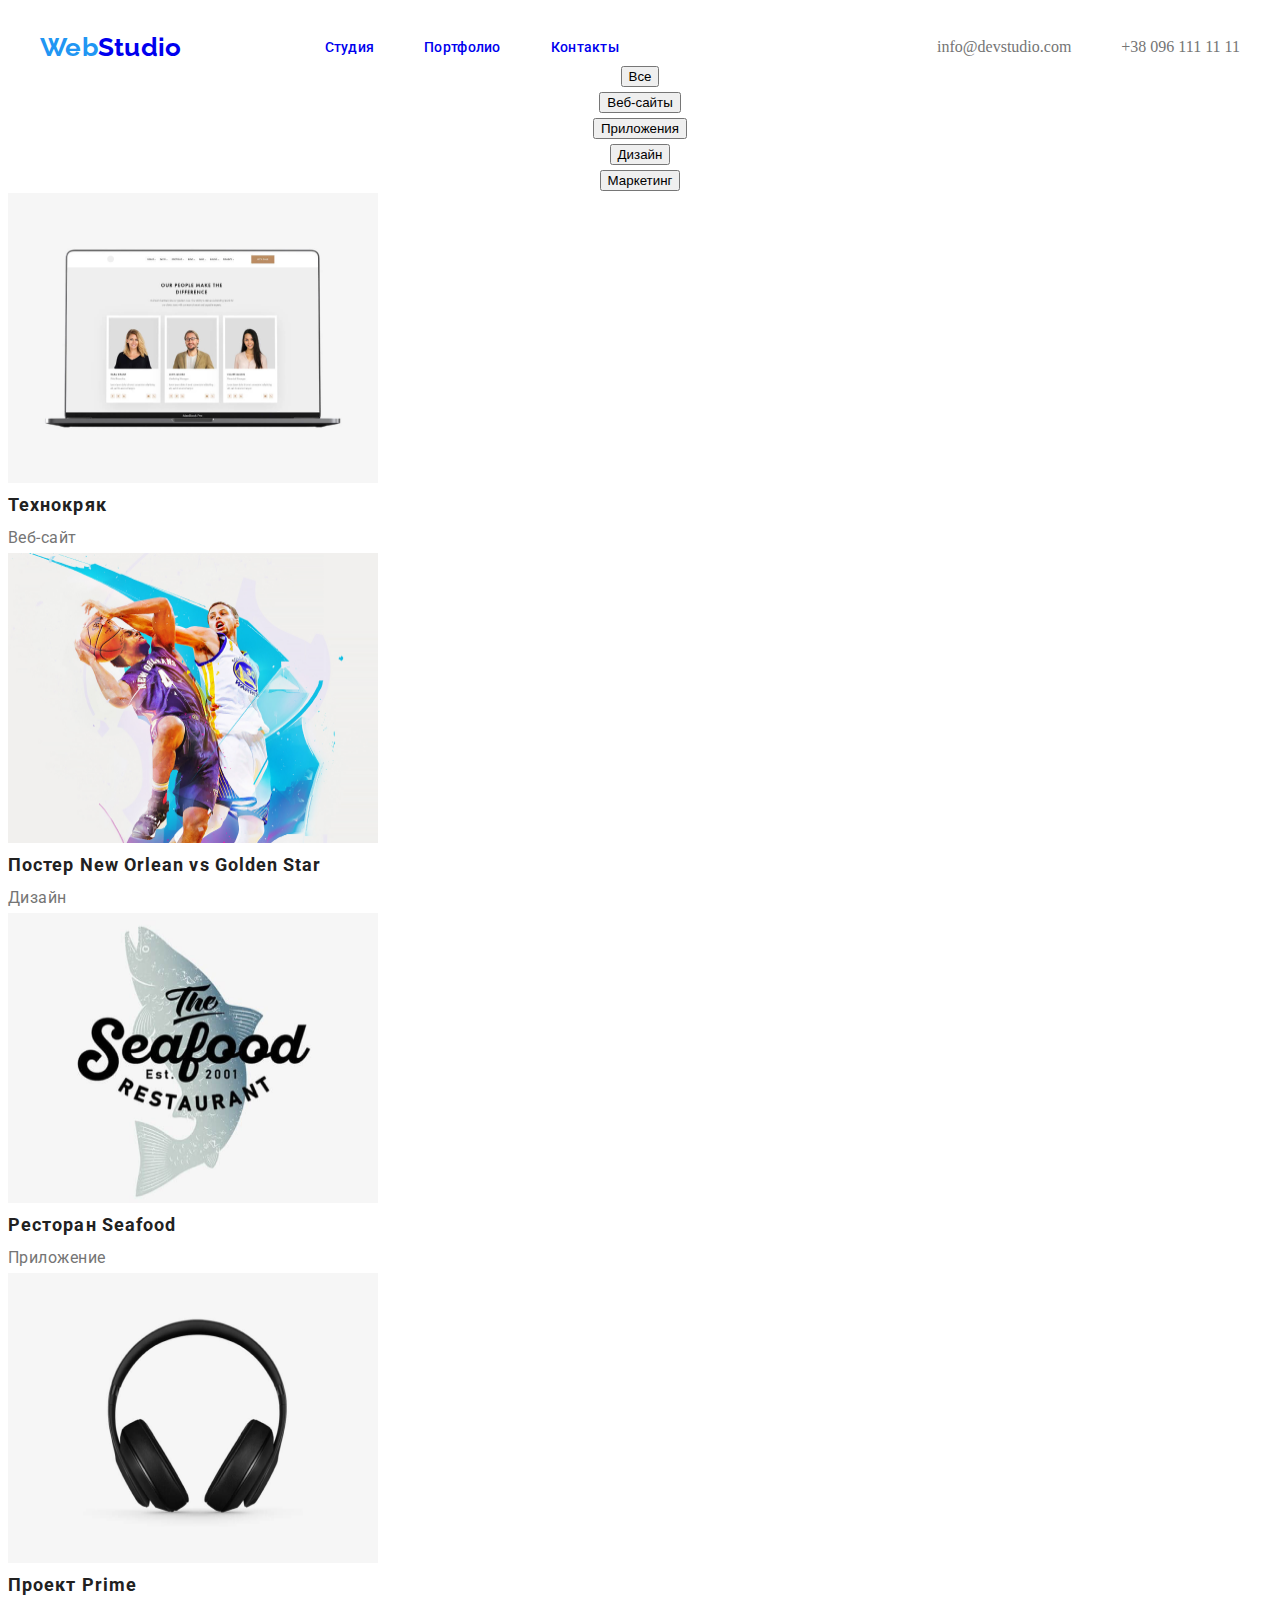
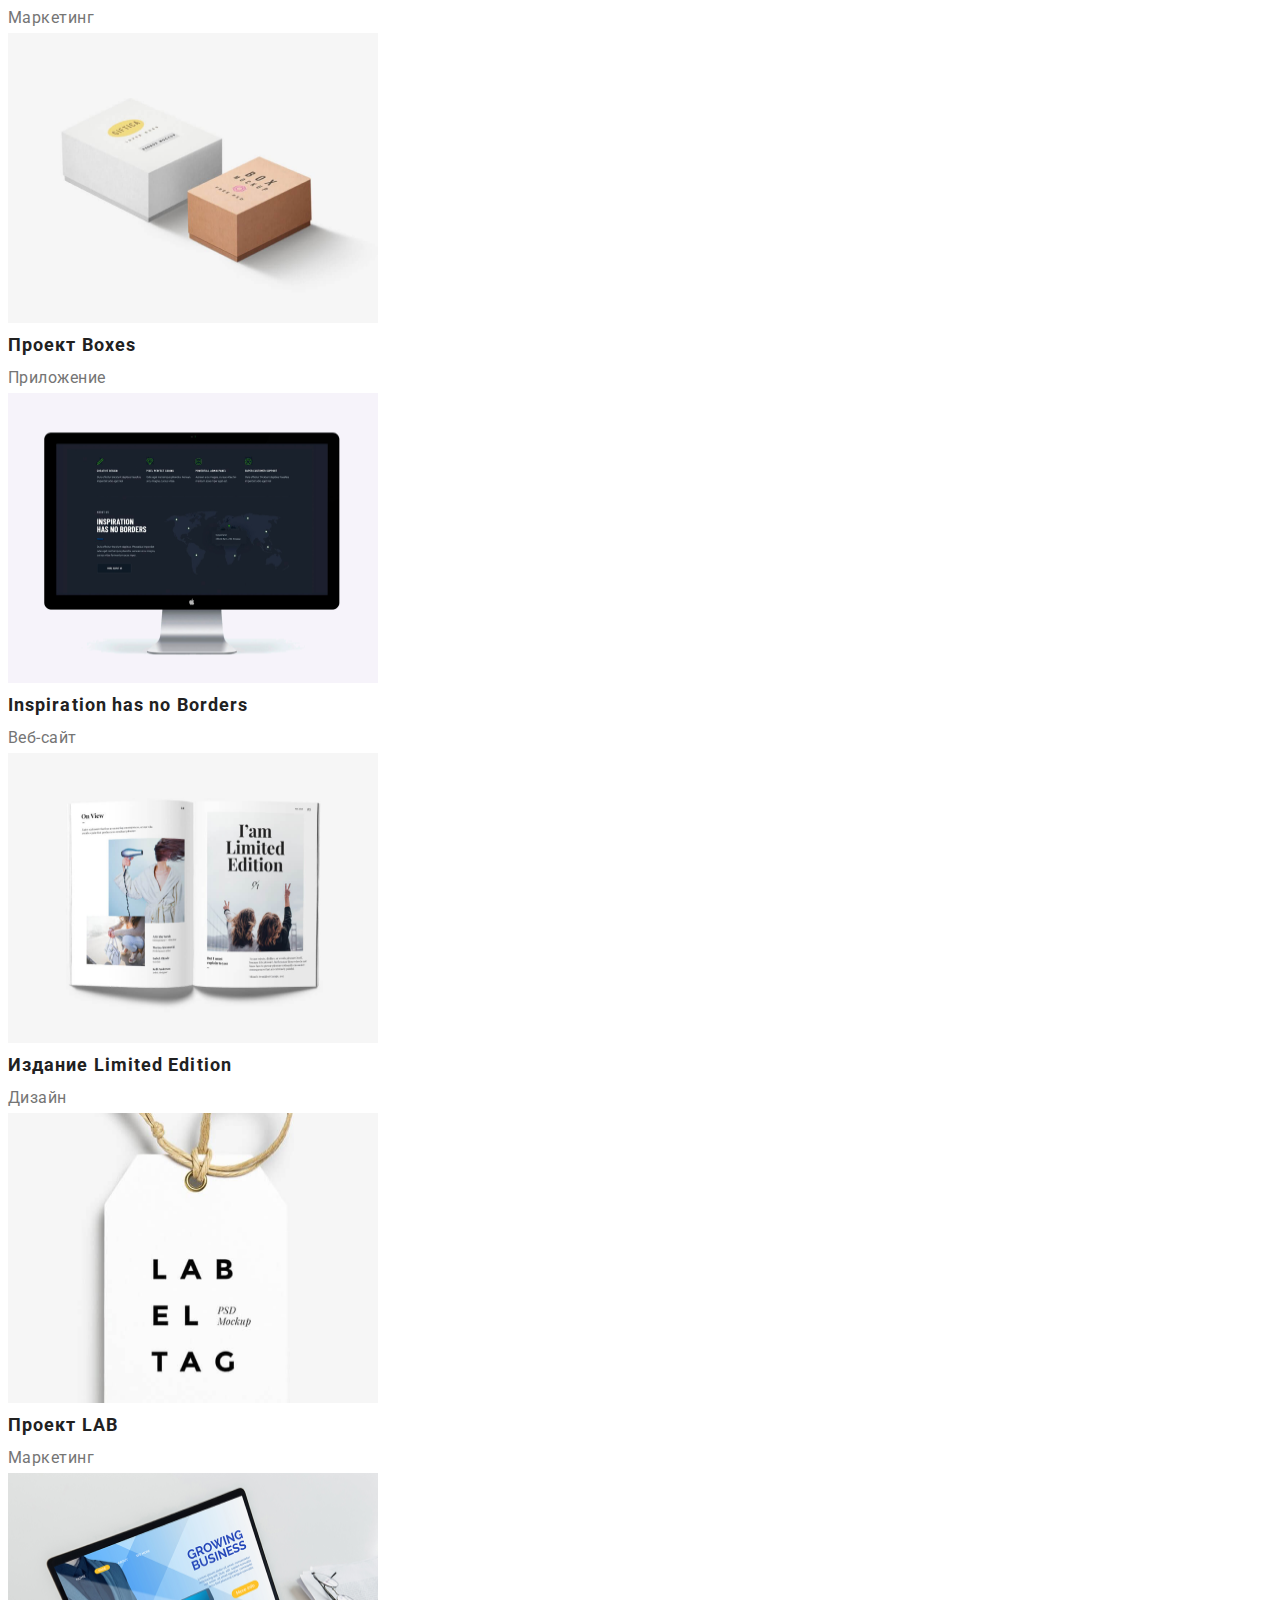
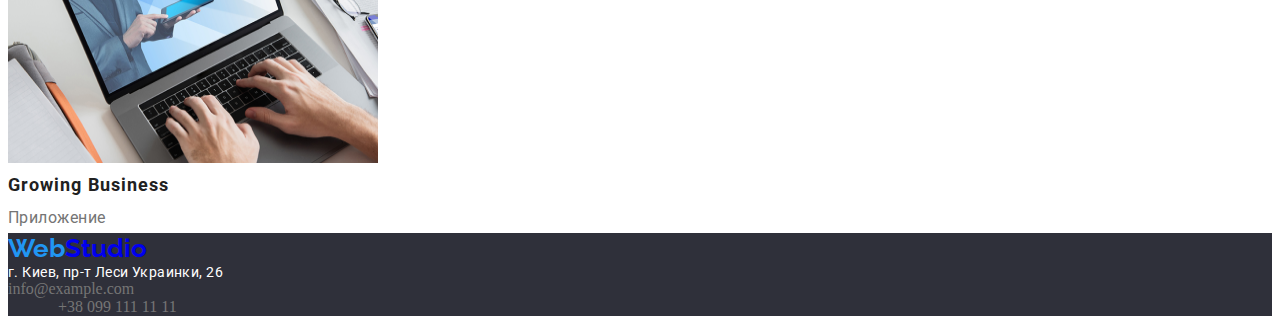
==== portfolio.html @ efccaef2 "Создает страницу студия" ====
<!DOCTYPE html>
<html lang="ru">
<head>
    <meta charset="UTF-8">
    <meta name="viewport" content="width=device-width, initial-scale=1.0">
    <title>Портфолио</title>
    <link <link href="https://fonts.googleapis.com/css2?family=Raleway:wght@700&family=Roboto:wght@400;500;700;900&display=swap" rel="stylesheet">
    <link rel="stylesheet" href="./style.css">
</head>
<body>
    <header class="header">
        <div class="container">
                <nav class="nav">
                    <div class="container-nav-list">
                        <a class="logo" lang="en" href="#">
                        <span class="logo-first">Web</span><span class="logo-second">Studio</span>
                        </a>
                        
                            <ul class="nav-list">

                                <li class="nav-list"><a class="nav-list-studio" href="index.html">Студия</a></li>
                                <li class="nav-list"><a class="nav-list-portfolio" href="portfolio.html">Портфолио</a></li>
                                <li class="nav-list"><a class="nav-list-contacts" href="#">Контакты</a></li>
                                
                            </ul>
                    </div>
                </nav>
                <ul class="container-contacts">
                    <li class="contacts"><a class="mail" href="mailto:info@devstudio.com">info@devstudio.com</a></li>
                    <li class="contacts"><a class="tel" href="tel:+380961111111">+38 096 111 11 11</a></li>
                </ul>
            
                            
        </div>                    
    </header>
    <main>
        <section class="btn-list">
            <ul class="btn-list">
               <li><button class="btn-item" type="button">Все</button></li>
               <li><button class="btn-item" type="button">Веб-сайты</button></li>
               <li><button class="btn-item" type="button">Приложения</button></li>
               <li><button class="btn-item" type="button">Дизайн</button></li>
               <li><button class="btn-item" type="button">Маркетинг</button></li>
            </ul>
        </section>
        <section class="examples">
            <ul class="examples-list">
                <li class="examples-item"><img src="Images/portfolio/img.png" alt="Ноутбук с примером работы" width="370" height="290">
                    <h2 class="examples-title">Технокряк</h2><p class="example-description">Веб-сайт</p>
                </li>
                <li class="examples-item"><img src="Images/portfolio/img-1.png" alt="Баскетбол" width="370" height="290">
                    <h2 class="examples-title">Постер <span lang="en"> New Orlean vs Golden Star</span></h2><p class="example-description">Дизайн</p>
                </li>
                <li class="examples-item"><img src="Images/portfolio/img-2.png" alt="ЛОго ресторана" width="370" height="290">
                    <h2 class="examples-title">Ресторан <span lang="en">Seafood</span></h2><p class="example-description">Приложение</p>
                </li>
                <li class="examples-item"><img src="Images/portfolio/img-3.png" alt="Наушники" width="370" height="290">
                    <h2 class="examples-title">Проект <span lang="en">Prime</span></h2><p class="example-description">Маркетинг</p>
                </li>
                <li class="examples-item"><img src="Images/portfolio/img-4.png" alt="Две коробки" width="370" height="290">
                    <h2 class="examples-title">Проект <span lang="en">Boxes</span></h2><p class="example-description">Приложение</p>
                </li>
                <li class="examples-item"><img src="Images/portfolio/img-5.png" alt="Монитор" width="370" height="290">
                    <h2 class="examples-title" lang="en">Inspiration has no Borders</h2><p class="example-description">Веб-сайт</p>
                </li>
                <li class="examples-item"><img src="Images/portfolio/img-6.png" alt="Книга" width="370" height="290">
                    <h2 class="examples-title">Издание <span lang="en">Limited Edition</span></h2><p class="example-description">Дизайн</p>
                </li>
                <li class="examples-item"><img src="Images/portfolio/img-7.png" alt="Этикетка" width="370" height="290">
                    <h2 class="examples-title">Проект <span lang="en">LAB</span></h2><p class="example-description">Маркетинг</p>
                </li>
                <li class="examples-item"><img src="Images/portfolio/img-8.png" alt="Ноутбук" width="370" height="290">
                    <h2 class="examples-title" lang="en">Growing Business</h2><p class="example-description">Приложение</p>
                </li>
            </ul>
        </section>
    </main>
    <footer class="footer">
        <a class="logo" lang="en" href="#"> 
            <span class="logo-first">Web</span><span class="logo-second">Studio</span>
        </a>
        <address class="adress">
            <p class="adress-gorod">г. Киев, пр-т Леси Украинки, 26</p>
            <ul class="contacts">
                <li><a class="mail" href="mailto:info@example.com">info@example.com</a></li>
                <li><a class="tel" href="tel:+380991111111">+38 099 111 11 11</a></li>
            </ul>
        </address>
    </footer>   
</body>
</html>
---- style.css ----
:root{
    --accent-color:#2196F3;
    --roboto-font: Roboto, sans-serif;
    --raleway-font: Raleway, sans-serif;
    --titles-color: #212121;
    --items-color: #757575;

}

h1,
h2,
h3,
h4,
h5,
h6{
    margin: 0;
}

ul,
ol{
    margin: 0;
    padding: 0;
}
p{
    margin: 0;
}

/*------------HEADER--------------*/ 
.logo{
font-family: var(--raleway-font);
font-weight: 700;
font-size: 26px;
line-height: 1.192;
text-decoration: none;    
}
.logo-first{
color: #2196F3;

}
.header>.logo-second{
color: #000000;
}

.header .logo{
    margin-right: 93px;
}
.nav-list:not(:first-child){
  margin-left: 50px;  
}


.tel{
    margin-left: 50px;
}

.container{
    width: 1200px;
    padding: 0 15px;
    margin: 0 auto;
   /* display: flex;
    align-items: center;
    justify-content: space-between;*/
}
.header>.container{
    display: flex;
    align-items: center;
    justify-content: space-between;
    padding-top: 24px;
}
.container-nav-list{
    display: flex;
    align-items: center;
}
.nav-list{
    display: flex;
    align-items: center;
}
.container-contacts{
    display: flex;
    align-items: center;
    
}






.nav{
font-family: var(--roboto-font);
font-style: normal;
font-weight: 500;
font-size: 14px;
line-height: 1.143;
letter-spacing: 0.02em;
           
}
.nav-list{
    color: var(--titles-color);
}
.nav-list, .contacts, .advantages-list, .we_made_job-list, .our-team-list, .btn-list, .examples-list {
list-style: none;

}
.nav-list-studio, .nav-list-portfolio, .nav-list-contacts{
    text-decoration: none;
    
}
.nav-list-studio:hover, .nav-list-studio:focus, 
.nav-list-portfolio:hover, .nav-list-portfolio:focus, 
.nav-list-contacts:hover, .nav-list-contacts:focus {
    color: var(--accent-color);
}
.mail, .tel {
    text-decoration: none;
    color: var(--items-color);
    font-style: normal;
}
.mail:hover, .mail:focus, .tel:hover, .tel:focus{
    color:var(--accent-color);
}

}
/*-------------END HEADER----------------*/

/*-------------HERO----------------*/

.container-hero{
   display: flex;
   flex-direction: column;
   align-items: baseline;
}

.hero-title{
font-family: var(--roboto-font);
font-weight: 900;
font-size: 44px;
line-height: 1,364;
text-align: center;
letter-spacing: 0.06em;
text-transform: uppercase;
margin: auto;
/*color: #FFFFFF;*/
}


.hero-btn{
font-family: var(--roboto-font);
font-style: normal;
font-weight: bold;
font-size: 16px;
line-height: 1.875;
/* identical to box height, or 187% */

/*color: #FFFFFF;*/
.hero-btn-name{
font-family: var(--roboto-font);
font-style: normal;
font-weight: bold;
font-size: 16px;
line-height: 1.875;
/* identical to box height, or 187% */

display: flex;
align-items: center;
text-align: center;
letter-spacing: 0.06em;

color: #FFFFFF;
}
}
/*--------------END HERO--------------*/

/*--------------ADVANTAGES-------------*/
.advantages-title{
    
    font-family: var(--roboto-font);
    font-style: normal;
    font-weight: bold;
    font-size: 14px;
    line-height:1.143;
    letter-spacing: 0.03em;
    text-transform: uppercase;
    color: var(--titles-color);
}
.advantages-discription{
font-family: var(--roboto-font);
font-style: normal;
font-weight: normal;
font-size: 14px;
line-height: 1.714;
/* or 171% */
letter-spacing: 0.03em;
color: var(--items-color);
max-width: 270px;
margin-top: 10px;
}

.container-advantages-list{
    display: flex;
    align-items: center;
    margin-top: 94px;
    justify-content: space-between;

}


.container-advantages-list:not(:last-child){
    margin-right: 30px;
}

/*---------------END AVANTAGES--------------*/

/*---------------WE MADE--------------------*/


.we_made-title, .our_team-tilte, .constant-clients{
font-family: var(--roboto-font);
font-weight: 700;
font-size: 36px;
line-height: 1.167;
text-align: center;
letter-spacing: 0.03em;
color: var(--titles-color);
}

.container-we_made{
    margin-top: 94px;
}
.we_made_job-list{
    display: flex;
    justify-content: space-between;
    margin-top: 50px;
}
.we_made_job-list:not(:last-child){
    margin-right: 30px;
}
/*----------------END WE MADE----------------*/

/*---------------OUR TEAM--------------------*/
.name{
    padding-top: 30px;

}
.position{
    margin-top: 10px;
}

.our_team-item-title{
    font-family: var(--roboto-font);
    font-style: normal;
    font-weight: 500;
    font-size: 16px;
    line-height: 1.188;
    text-align: center;
    letter-spacing: 0.03em;
    color: var(--titles-color);
    
}
.our_team-item-position{
    font-family: var(--roboto-font);
font-style: normal;
font-weight: normal;
font-size: 16px;
line-height: 1.188;
text-align: center;
letter-spacing: 0.03em;
color: var(--items-color);
margin-bottom: 10px;
}

.container-our_team{
    margin-top: 94px;
    padding-top: 94px;
}
.our-team-list{
    display: flex;
    justify-content: space-between;
    margin-top: 50px;
    padding-bottom: 30px;
}
.our-team-list:not(:last-child){
    margin-right: 30px;

}
/*-----------------END OUR TEAM---------------*/

/*-----------------FOOTER---------------------*/

.footer{
    background-color: #2F303A;
}
.footer>.logo-second{
    color: #ffffff;
}

.adress-gorod{
    font-family: var(--roboto-font);
font-style: normal;
font-weight: normal;
font-size: 14px;
line-height: 24px1.714;
letter-spacing: 0.03em;
color: #FFFFFF;
}
/*------------------END FOOTER-----------------*/

/*------------------PORTFOLIO------------------*/

.btn-list{
font-family: var(--roboto-font);
font-style: normal;
font-weight: 500;
font-size: 16px;
line-height: 1.625;
text-align: center;
letter-spacing: 0.03em;
color: var(--titles-color);
}


.examples-title{
    font-family: var(--roboto-font);
font-style: normal;
font-weight: bold;
font-size: 18px;
line-height: 2;
letter-spacing: 0.06em;
color: var(--titles-color);
}
.example-description{
font-family: var(--roboto-font);
font-style: normal;
font-weight: normal;
font-size: 16px;
line-height: 1.875;
letter-spacing: 0.03em;
color: var(--items-color);
}

.btn-item:hover, .btn-item:focus{
    background-color: var(--accent-color); 
    color: #ffffff;
}
/*--------------END PORTFOLIO-----------*/
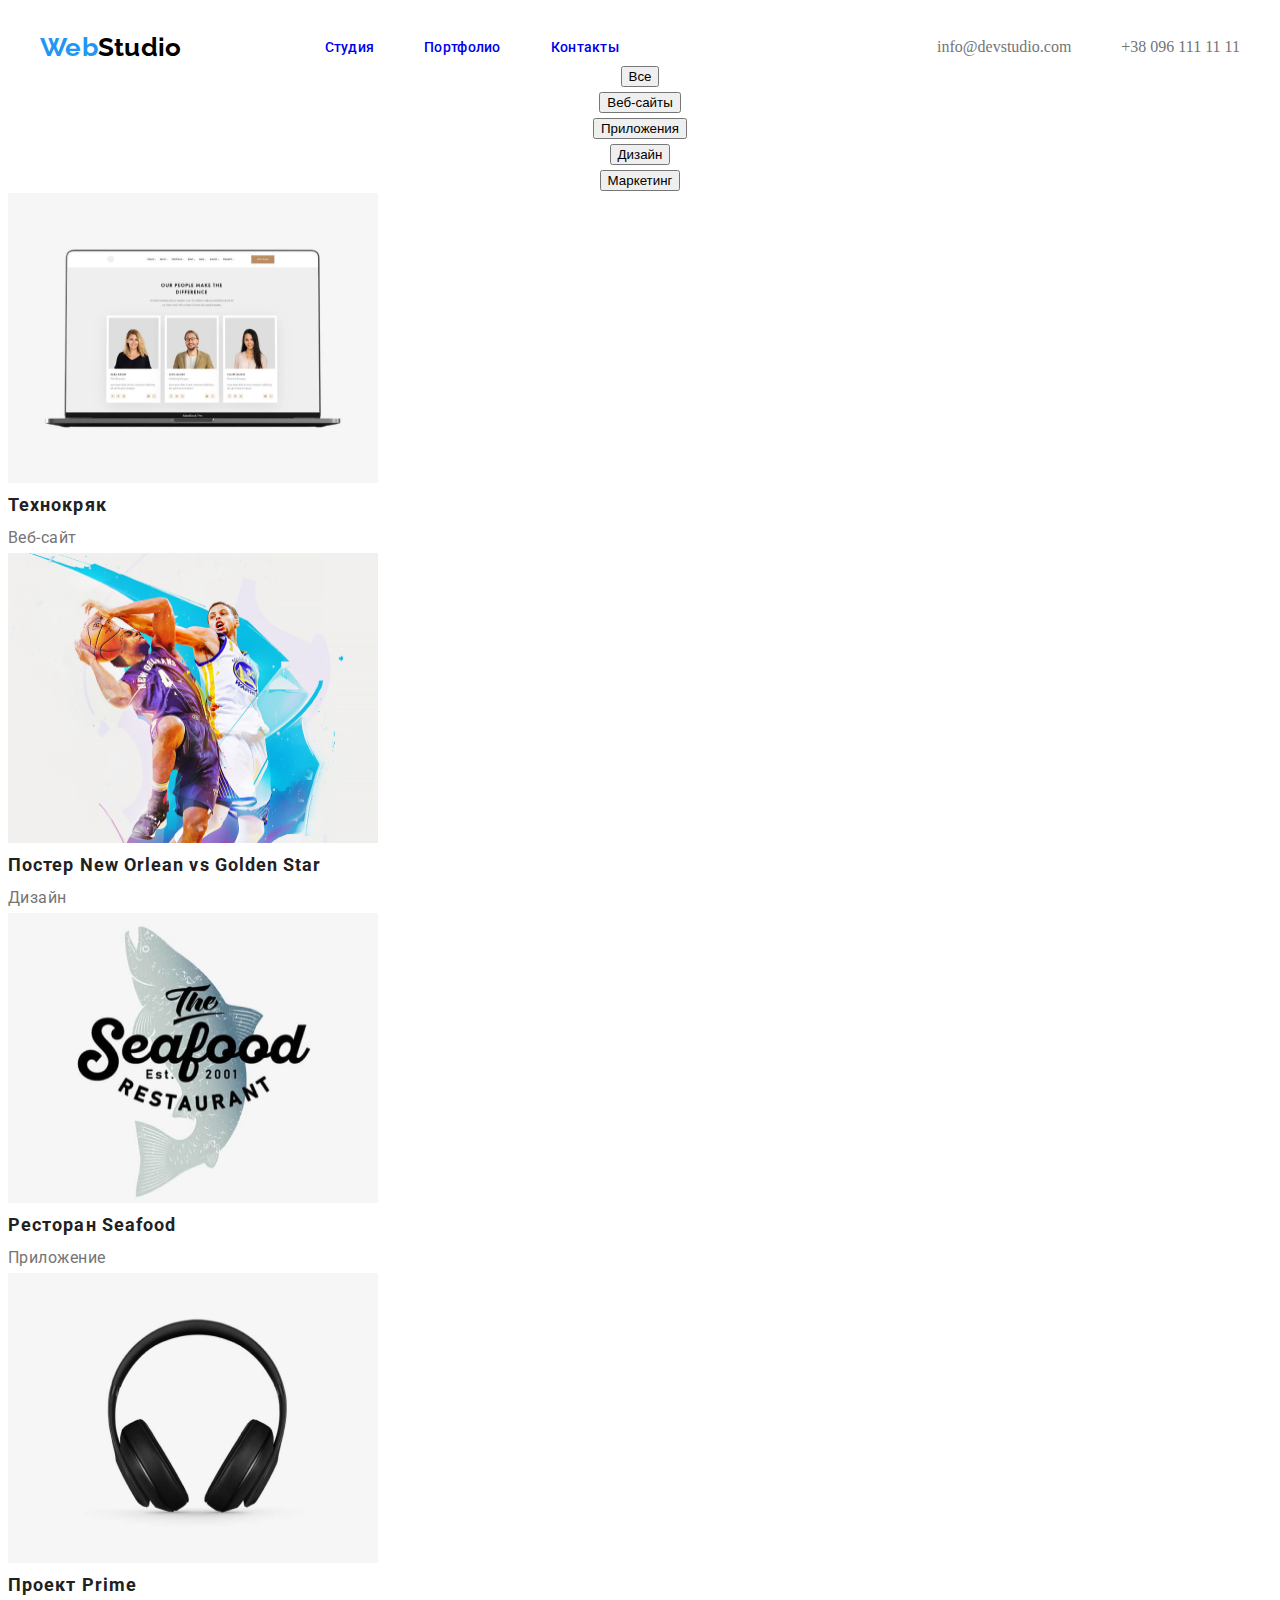
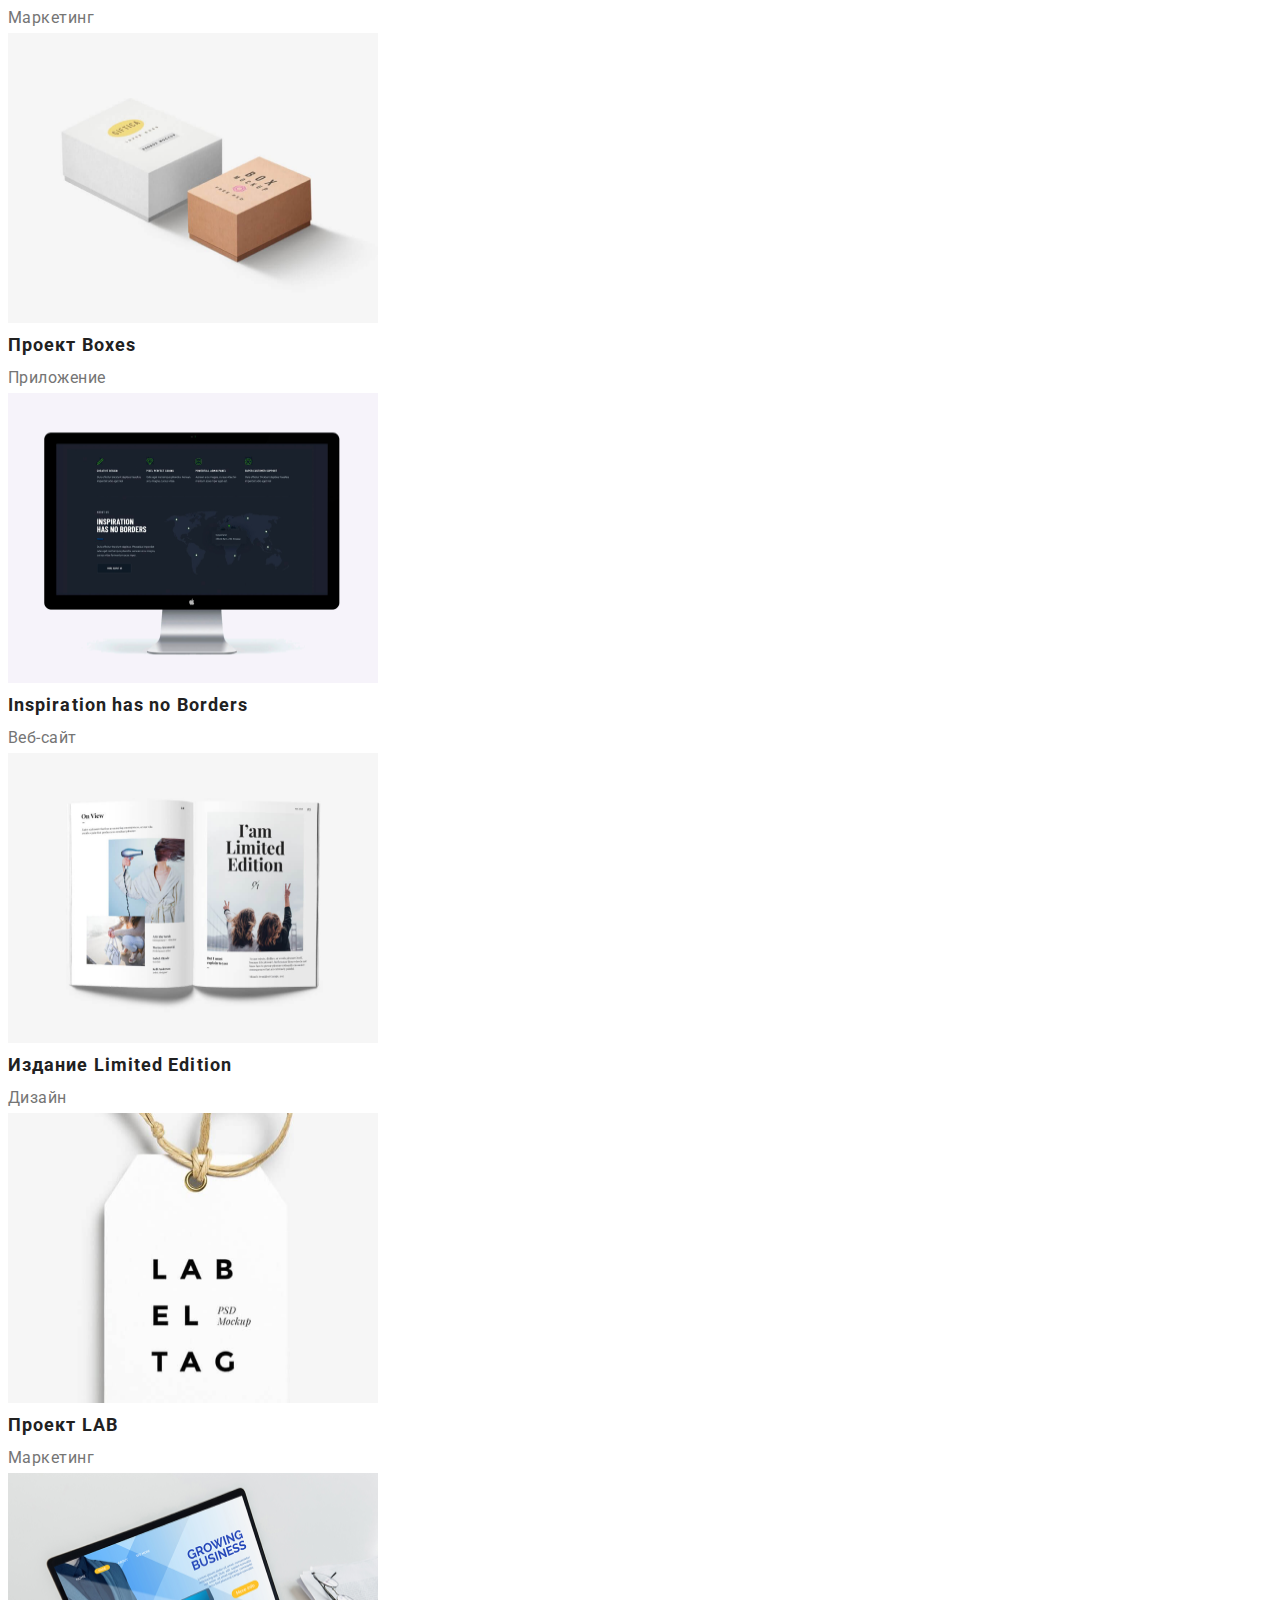
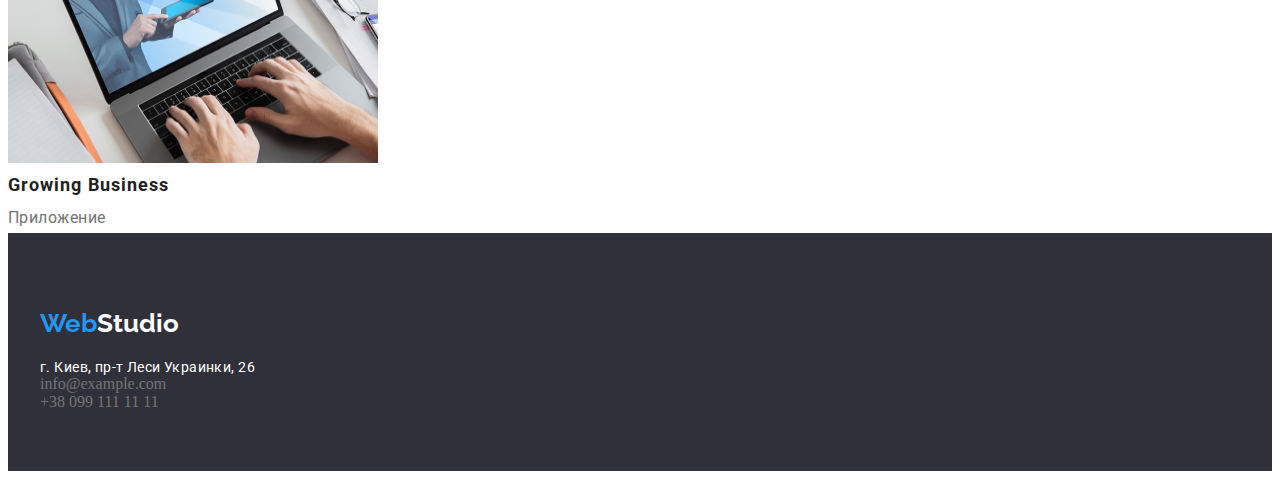
==== commit 2d6f2fdf: "Добавляет футер" ====
--- a/portfolio.html
+++ b/portfolio.html
@@ -27,7 +27,7 @@
                 </nav>
                 <ul class="container-contacts">
                     <li class="contacts"><a class="mail" href="mailto:info@devstudio.com">info@devstudio.com</a></li>
-                    <li class="contacts"><a class="tel" href="tel:+380961111111">+38 096 111 11 11</a></li>
+                    <li class="contacts"><a class="tel tel-head" href="tel:+380961111111">+38 096 111 11 11</a></li>
                 </ul>
             
                             
@@ -76,16 +76,21 @@
         </section>
     </main>
     <footer class="footer">
-        <a class="logo" lang="en" href="#"> 
-            <span class="logo-first">Web</span><span class="logo-second">Studio</span>
-        </a>
-        <address class="adress">
-            <p class="adress-gorod">г. Киев, пр-т Леси Украинки, 26</p>
-            <ul class="contacts">
-                <li><a class="mail" href="mailto:info@example.com">info@example.com</a></li>
-                <li><a class="tel" href="tel:+380991111111">+38 099 111 11 11</a></li>
-            </ul>
-        </address>
-    </footer>   
+        <div class="container">
+            <div class="container-logo">
+                <a class="logo" lang="en" href="#"> 
+                    <span class="logo-first">Web</span><span class="logo-foot">Studio</span></a> 
+            </div>
+            <address class="adress">
+                <div class="container-adress">
+                    <p class="adress-gorod">г. Киев, пр-т Леси Украинки, 26</p>
+                    <ul class="contacts">
+                        <li><a class="mail" href="mailto:info@example.com">info@example.com</a></li>
+                        <li><a class="tel" href="tel:+380991111111">+38 099 111 11 11</a></li>
+                    </ul>
+                </div>
+            </address>
+        </div>
+    </footer>    
 </body>
 </html>--- a/style.css
+++ b/style.css
@@ -37,7 +37,7 @@
 color: #2196F3;
 
 }
-.header>.logo-second{
+.logo-second{
 color: #000000;
 }
 
@@ -49,7 +49,7 @@
 }
 
 
-.tel{
+.tel-head{
     margin-left: 50px;
 }
 
@@ -126,9 +126,9 @@
 /*-------------HERO----------------*/
 
 .container-hero{
-   display: flex;
-   flex-direction: column;
-   align-items: baseline;
+    text-align: center;
+
+    padding-top: 200px;
 }
 
 .hero-title{
@@ -136,39 +136,42 @@
 font-weight: 900;
 font-size: 44px;
 line-height: 1,364;
-text-align: center;
 letter-spacing: 0.06em;
 text-transform: uppercase;
-margin: auto;
+text-align: center;
+margin-bottom: 30px;
 /*color: #FFFFFF;*/
 }
 
 
 .hero-btn{
+font-family: var(--roboto-font);
+font-style: normal;
+font-weight: bold;
+font-size: 16px;
+line-height: 1.875;
+text-align: center;
+min-width: 200px;
+background-color: var(--accent-color);
+
+/* identical to box height, or 187% */
+
+color: #FFFFFF;
+}
+
+.hero-btn-name{
 font-family: var(--roboto-font);
 font-style: normal;
 font-weight: bold;
 font-size: 16px;
 line-height: 1.875;
 /* identical to box height, or 187% */
-
-/*color: #FFFFFF;*/
-.hero-btn-name{
-font-family: var(--roboto-font);
-font-style: normal;
-font-weight: bold;
-font-size: 16px;
-line-height: 1.875;
-/* identical to box height, or 187% */
-
-display: flex;
-align-items: center;
-text-align: center;
-letter-spacing: 0.06em;
-
-color: #FFFFFF;
-}
-}
+}
+
+.container-hero-btn{
+    text-align: center;
+}
+
 /*--------------END HERO--------------*/
 
 /*--------------ADVANTAGES-------------*/
@@ -289,9 +292,18 @@
 
 .footer{
     background-color: #2F303A;
-}
-.footer>.logo-second{
-    color: #ffffff;
+    padding-top: 75px;
+    padding-bottom: 60px;
+}
+.logo-foot{
+    color: #ffffff;    
+}
+
+.container-logo{
+margin-bottom: 20px;
+}
+.container-address{
+    text-align: left;
 }
 
 .adress-gorod{
@@ -303,6 +315,9 @@
 letter-spacing: 0.03em;
 color: #FFFFFF;
 }
+
+
+
 /*------------------END FOOTER-----------------*/
 
 /*------------------PORTFOLIO------------------*/
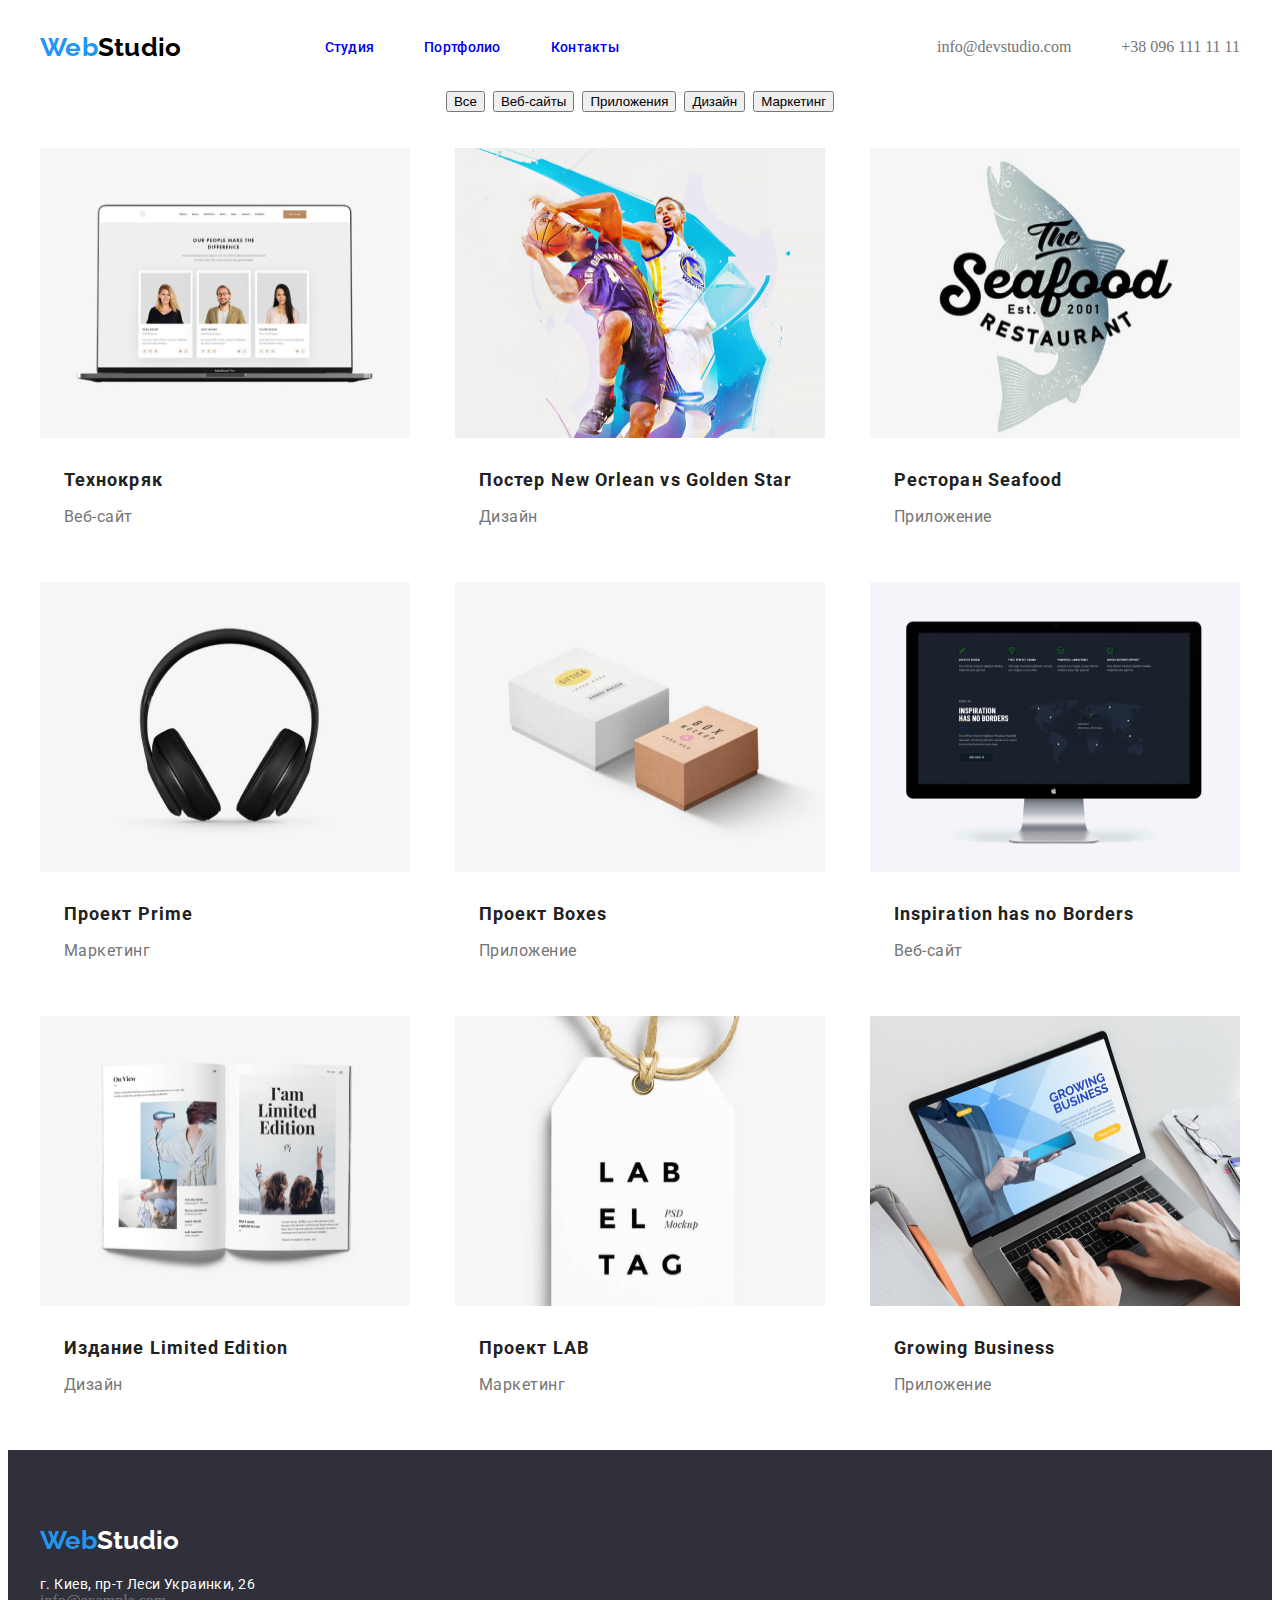
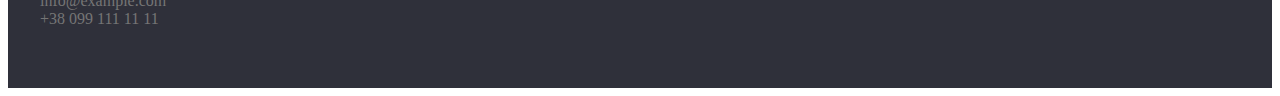
==== commit 70ecf064: "Позиционирует портфолио" ====
--- a/portfolio.html
+++ b/portfolio.html
@@ -34,44 +34,54 @@
         </div>                    
     </header>
     <main>
-        <section class="btn-list">
+        <section class="btn-list container">
             <ul class="btn-list">
-               <li><button class="btn-item" type="button">Все</button></li>
-               <li><button class="btn-item" type="button">Веб-сайты</button></li>
-               <li><button class="btn-item" type="button">Приложения</button></li>
-               <li><button class="btn-item" type="button">Дизайн</button></li>
-               <li><button class="btn-item" type="button">Маркетинг</button></li>
+                <div class="container-btn-list">
+                    <li class="btn-sheet"><button class="btn-item" type="button">Все</button></li>
+                    <li class="btn-sheet"><button class="btn-item" type="button">Веб-сайты</button></li>
+                    <li class="btn-sheet"><button class="btn-item" type="button">Приложения</button></li>
+                    <li class="btn-sheet"><button class="btn-item" type="button">Дизайн</button></li>
+                    <li class="btn-sheet"><button class="btn-item" type="button">Маркетинг</button></li>
+                </div>
             </ul>
         </section>
         <section class="examples">
             <ul class="examples-list">
-                <li class="examples-item"><img src="Images/portfolio/img.png" alt="Ноутбук с примером работы" width="370" height="290">
-                    <h2 class="examples-title">Технокряк</h2><p class="example-description">Веб-сайт</p>
-                </li>
-                <li class="examples-item"><img src="Images/portfolio/img-1.png" alt="Баскетбол" width="370" height="290">
-                    <h2 class="examples-title">Постер <span lang="en"> New Orlean vs Golden Star</span></h2><p class="example-description">Дизайн</p>
-                </li>
-                <li class="examples-item"><img src="Images/portfolio/img-2.png" alt="ЛОго ресторана" width="370" height="290">
-                    <h2 class="examples-title">Ресторан <span lang="en">Seafood</span></h2><p class="example-description">Приложение</p>
-                </li>
-                <li class="examples-item"><img src="Images/portfolio/img-3.png" alt="Наушники" width="370" height="290">
-                    <h2 class="examples-title">Проект <span lang="en">Prime</span></h2><p class="example-description">Маркетинг</p>
-                </li>
-                <li class="examples-item"><img src="Images/portfolio/img-4.png" alt="Две коробки" width="370" height="290">
-                    <h2 class="examples-title">Проект <span lang="en">Boxes</span></h2><p class="example-description">Приложение</p>
-                </li>
-                <li class="examples-item"><img src="Images/portfolio/img-5.png" alt="Монитор" width="370" height="290">
-                    <h2 class="examples-title" lang="en">Inspiration has no Borders</h2><p class="example-description">Веб-сайт</p>
-                </li>
-                <li class="examples-item"><img src="Images/portfolio/img-6.png" alt="Книга" width="370" height="290">
-                    <h2 class="examples-title">Издание <span lang="en">Limited Edition</span></h2><p class="example-description">Дизайн</p>
-                </li>
-                <li class="examples-item"><img src="Images/portfolio/img-7.png" alt="Этикетка" width="370" height="290">
-                    <h2 class="examples-title">Проект <span lang="en">LAB</span></h2><p class="example-description">Маркетинг</p>
-                </li>
-                <li class="examples-item"><img src="Images/portfolio/img-8.png" alt="Ноутбук" width="370" height="290">
-                    <h2 class="examples-title" lang="en">Growing Business</h2><p class="example-description">Приложение</p>
-                </li>
+                <div class="container-examples-list container">
+                    <div class="container-examples-list-line">
+                        <li class="examples-item"><img src="Images/portfolio/img.png" alt="Ноутбук с примером работы" width="370" height="290">
+                             <div class="card"><h2 class="examples-title">Технокряк</h2><p class="example-description">Веб-сайт</p></div>
+                        </li>
+                        <li class="examples-item"><img src="Images/portfolio/img-1.png" alt="Баскетбол" width="370" height="290">
+                             <div class="card"><h2 class="examples-title">Постер <span lang="en"> New Orlean vs Golden Star</span></h2><p class="example-description">Дизайн</p></div>
+                        </li>
+                        <li class="examples-item"><img src="Images/portfolio/img-2.png" alt="ЛОго ресторана" width="370" height="290">
+                             <div class="card"><h2 class="examples-title">Ресторан <span lang="en">Seafood</span></h2><p class="example-description">Приложение</p></div>
+                        </li>
+                    </div>
+                    <div class="container-examples-list-line">
+                        <li class="examples-item"><img src="Images/portfolio/img-3.png" alt="Наушники" width="370" height="290">
+                             <div class="card"><h2 class="examples-title">Проект <span lang="en">Prime</span></h2><p class="example-description">Маркетинг</p></div>
+                        </li>
+                        <li class="examples-item"><img src="Images/portfolio/img-4.png" alt="Две коробки" width="370" height="290">
+                             <div class="card"><h2 class="examples-title">Проект <span lang="en">Boxes</span></h2><p class="example-description">Приложение</p></div>
+                        </li>
+                        <li class="examples-item"><img src="Images/portfolio/img-5.png" alt="Монитор" width="370" height="290">
+                             <div class="card"><h2 class="examples-title" lang="en">Inspiration has no Borders</h2><p class="example-description">Веб-сайт</p></div>
+                        </li>
+                    </div>
+                    <div class="container-examples-list-line">
+                        <li class="examples-item"><img src="Images/portfolio/img-6.png" alt="Книга" width="370" height="290">
+                             <div class="card"><h2 class="examples-title">Издание <span lang="en">Limited Edition</span></h2><p class="example-description">Дизайн</p></div>
+                        </li>
+                        <li class="examples-item"><img src="Images/portfolio/img-7.png" alt="Этикетка" width="370" height="290">
+                             <div class="card"><h2 class="examples-title">Проект <span lang="en">LAB</span></h2><p class="example-description">Маркетинг</p></div>
+                        </li>
+                        <li class="examples-item"><img src="Images/portfolio/img-8.png" alt="Ноутбук" width="370" height="290">
+                             <div class="card"><h2 class="examples-title" lang="en">Growing Business</h2><p class="example-description">Приложение</p></div>
+                        </li>
+                    </div>
+                </div>
             </ul>
         </section>
     </main>
--- a/style.css
+++ b/style.css
@@ -40,6 +40,9 @@
 .logo-second{
 color: #000000;
 }
+.header{
+    padding-bottom: 25px;
+}
 
 .header .logo{
     margin-right: 93px;
@@ -82,10 +85,6 @@
 }
 
 
-
-
-
-
 .nav{
 font-family: var(--roboto-font);
 font-style: normal;
@@ -125,10 +124,18 @@
 
 /*-------------HERO----------------*/
 
+
+.hero{
+    padding-bottom: 200px;
+    padding-top: 200px;
+    background-color: #2F303A;
+
+}
 .container-hero{
     text-align: center;
-
+    padding-bottom: 200px;
     padding-top: 200px;
+    background-color: #2F303A;
 }
 
 .hero-title{
@@ -140,7 +147,7 @@
 text-transform: uppercase;
 text-align: center;
 margin-bottom: 30px;
-/*color: #FFFFFF;*/
+color: #FFFFFF;
 }
 
 
@@ -202,7 +209,9 @@
 .container-advantages-list{
     display: flex;
     align-items: center;
-    margin-top: 94px;
+    padding-top: 94px;
+    padding-bottom: 94px;
+    
     justify-content: space-between;
 
 }
@@ -228,7 +237,7 @@
 }
 
 .container-we_made{
-    margin-top: 94px;
+    padding-bottom: 94px;
 }
 .we_made_job-list{
     display: flex;
@@ -273,8 +282,9 @@
 }
 
 .container-our_team{
-    margin-top: 94px;
+
     padding-top: 94px;
+    padding-bottom: 94px;
 }
 .our-team-list{
     display: flex;
@@ -285,6 +295,10 @@
 .our-team-list:not(:last-child){
     margin-right: 30px;
 
+}
+
+.our_team{
+    background-color: #F5F4FA;
 }
 /*-----------------END OUR TEAM---------------*/
 
@@ -307,7 +321,7 @@
 }
 
 .adress-gorod{
-    font-family: var(--roboto-font);
+font-family: var(--roboto-font);
 font-style: normal;
 font-weight: normal;
 font-size: 14px;
@@ -322,6 +336,24 @@
 
 /*------------------PORTFOLIO------------------*/
 
+.container-btn-list{
+display: flex;
+justify-content: center;
+padding-bottom: 34px;
+
+}
+.container-examples-list-line{
+    display: flex;
+    justify-content: space-between;
+    padding-bottom: 30px;
+}
+.card{
+    padding-top: 20px;
+    padding-bottom: 20px;
+    padding-left: 24px;
+    padding-right: 24px;
+}
+
 .btn-list{
 font-family: var(--roboto-font);
 font-style: normal;
@@ -331,6 +363,9 @@
 text-align: center;
 letter-spacing: 0.03em;
 color: var(--titles-color);
+}
+.btn-sheet:not(:last-child){
+    margin-right: 8px;
 }
 
 
@@ -342,6 +377,7 @@
 line-height: 2;
 letter-spacing: 0.06em;
 color: var(--titles-color);
+padding-bottom: 4px;
 }
 .example-description{
 font-family: var(--roboto-font);
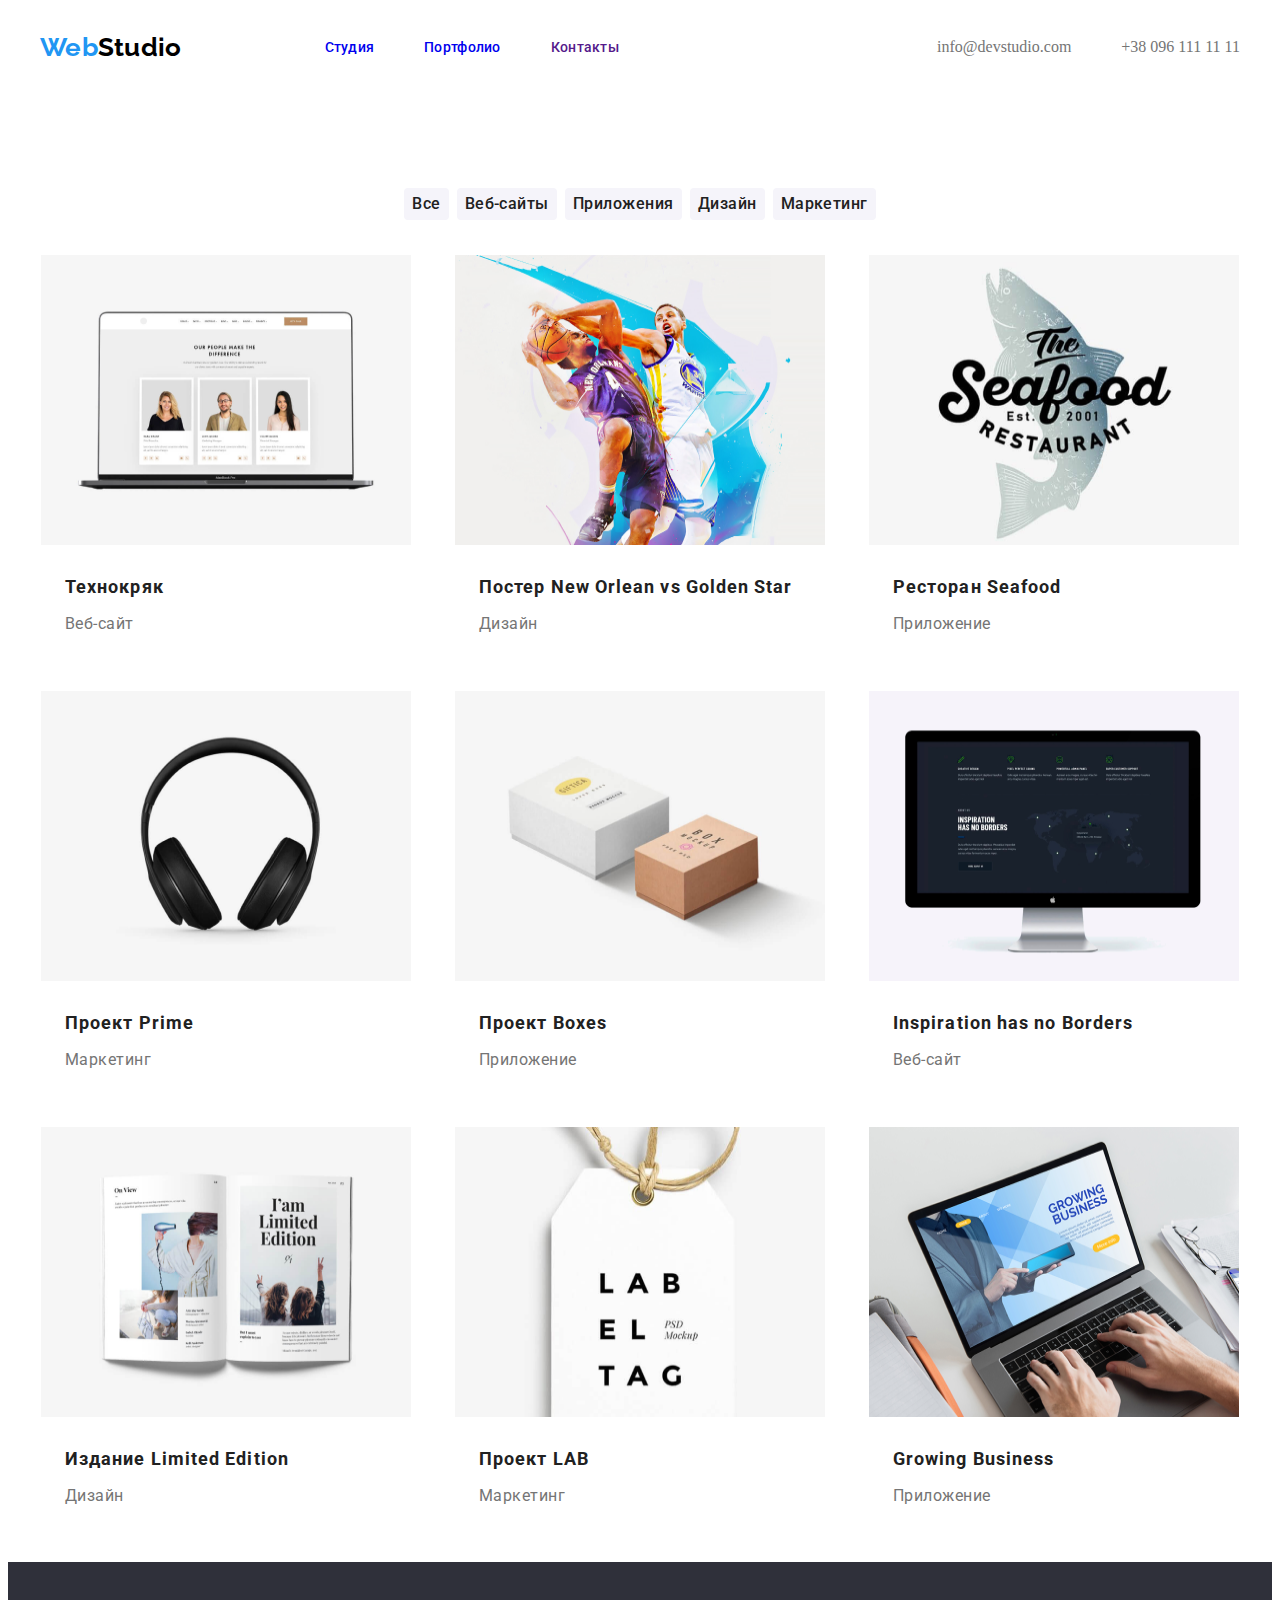
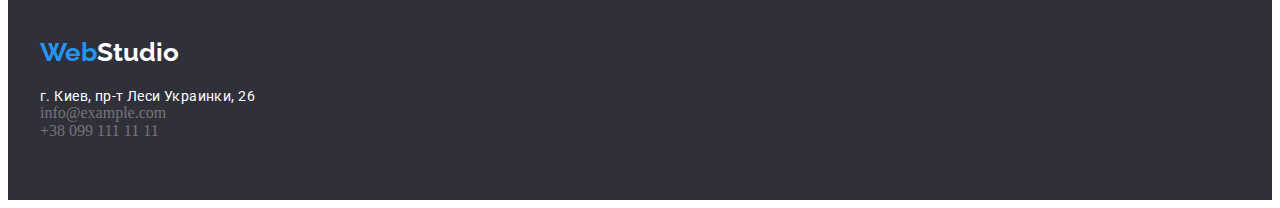
==== commit d4dd518a: "Фиксит ошибки" ====
--- a/portfolio.html
+++ b/portfolio.html
@@ -20,7 +20,7 @@
 
                                 <li class="nav-list"><a class="nav-list-studio" href="index.html">Студия</a></li>
                                 <li class="nav-list"><a class="nav-list-portfolio" href="portfolio.html">Портфолио</a></li>
-                                <li class="nav-list"><a class="nav-list-contacts" href="#">Контакты</a></li>
+                                <li class="nav-list"><a class="nav-list-contacts" href="">Контакты</a></li>
                                 
                             </ul>
                     </div>
@@ -37,11 +37,11 @@
         <section class="btn-list container">
             <ul class="btn-list">
                 <div class="container-btn-list">
-                    <li class="btn-sheet"><button class="btn-item" type="button">Все</button></li>
-                    <li class="btn-sheet"><button class="btn-item" type="button">Веб-сайты</button></li>
-                    <li class="btn-sheet"><button class="btn-item" type="button">Приложения</button></li>
-                    <li class="btn-sheet"><button class="btn-item" type="button">Дизайн</button></li>
-                    <li class="btn-sheet"><button class="btn-item" type="button">Маркетинг</button></li>
+                    <li class="btn-sheet"><button class="btn-item" type="button"><span class="btn-title">Все</span></button></li>
+                    <li class="btn-sheet"><button class="btn-item" type="button"><span class="btn-title">Веб-сайты</span></button></li>
+                    <li class="btn-sheet"><button class="btn-item" type="button"><span class="btn-title">Приложения</span></button></li>
+                    <li class="btn-sheet"><button class="btn-item" type="button"><span class="btn-title">Дизайн</span></button></li>
+                    <li class="btn-sheet"><button class="btn-item" type="button"><span class="btn-title">Маркетинг</span></button></li>
                 </div>
             </ul>
         </section>
@@ -49,37 +49,37 @@
             <ul class="examples-list">
                 <div class="container-examples-list container">
                     <div class="container-examples-list-line">
-                        <li class="examples-item"><img src="Images/portfolio/img.png" alt="Ноутбук с примером работы" width="370" height="290">
+                        <div class="card-item"><li class="examples-item"><img src="Images/portfolio/img.png" alt="Ноутбук с примером работы" width="370" height="290">
                              <div class="card"><h2 class="examples-title">Технокряк</h2><p class="example-description">Веб-сайт</p></div>
-                        </li>
-                        <li class="examples-item"><img src="Images/portfolio/img-1.png" alt="Баскетбол" width="370" height="290">
+                        </div></li>
+                        <div class="card-item"><li class="examples-item"><img src="Images/portfolio/img-1.png" alt="Баскетбол" width="370" height="290">
                              <div class="card"><h2 class="examples-title">Постер <span lang="en"> New Orlean vs Golden Star</span></h2><p class="example-description">Дизайн</p></div>
-                        </li>
-                        <li class="examples-item"><img src="Images/portfolio/img-2.png" alt="ЛОго ресторана" width="370" height="290">
+                        </div></li>
+                        <div class="card-item"><li class="examples-item"><img src="Images/portfolio/img-2.png" alt="ЛОго ресторана" width="370" height="290">
                              <div class="card"><h2 class="examples-title">Ресторан <span lang="en">Seafood</span></h2><p class="example-description">Приложение</p></div>
-                        </li>
+                        </div></li>
                     </div>
                     <div class="container-examples-list-line">
-                        <li class="examples-item"><img src="Images/portfolio/img-3.png" alt="Наушники" width="370" height="290">
+                        <div class="card-item"><li class="examples-item"><img src="Images/portfolio/img-3.png" alt="Наушники" width="370" height="290">
                              <div class="card"><h2 class="examples-title">Проект <span lang="en">Prime</span></h2><p class="example-description">Маркетинг</p></div>
-                        </li>
-                        <li class="examples-item"><img src="Images/portfolio/img-4.png" alt="Две коробки" width="370" height="290">
+                        </div></li>
+                        <div class="card-item"><li class="examples-item"><img src="Images/portfolio/img-4.png" alt="Две коробки" width="370" height="290">
                              <div class="card"><h2 class="examples-title">Проект <span lang="en">Boxes</span></h2><p class="example-description">Приложение</p></div>
-                        </li>
-                        <li class="examples-item"><img src="Images/portfolio/img-5.png" alt="Монитор" width="370" height="290">
+                        </div></li>
+                        <div class="card-item"><li class="examples-item"><img src="Images/portfolio/img-5.png" alt="Монитор" width="370" height="290">
                              <div class="card"><h2 class="examples-title" lang="en">Inspiration has no Borders</h2><p class="example-description">Веб-сайт</p></div>
-                        </li>
+                        </div></li>
                     </div>
                     <div class="container-examples-list-line">
-                        <li class="examples-item"><img src="Images/portfolio/img-6.png" alt="Книга" width="370" height="290">
+                        <div class="card-item"><li class="examples-item"><img src="Images/portfolio/img-6.png" alt="Книга" width="370" height="290">
                              <div class="card"><h2 class="examples-title">Издание <span lang="en">Limited Edition</span></h2><p class="example-description">Дизайн</p></div>
-                        </li>
-                        <li class="examples-item"><img src="Images/portfolio/img-7.png" alt="Этикетка" width="370" height="290">
+                        </div></li>
+                        <div class="card-item"><li class="examples-item"><img src="Images/portfolio/img-7.png" alt="Этикетка" width="370" height="290">
                              <div class="card"><h2 class="examples-title">Проект <span lang="en">LAB</span></h2><p class="example-description">Маркетинг</p></div>
-                        </li>
-                        <li class="examples-item"><img src="Images/portfolio/img-8.png" alt="Ноутбук" width="370" height="290">
+                        </div></li>
+                        <div class="card-item"><li class="examples-item"><img src="Images/portfolio/img-8.png" alt="Ноутбук" width="370" height="290">
                              <div class="card"><h2 class="examples-title" lang="en">Growing Business</h2><p class="example-description">Приложение</p></div>
-                        </li>
+                        </div></li>
                     </div>
                 </div>
             </ul>
--- a/style.css
+++ b/style.css
@@ -60,9 +60,7 @@
     width: 1200px;
     padding: 0 15px;
     margin: 0 auto;
-   /* display: flex;
-    align-items: center;
-    justify-content: space-between;*/
+   
 }
 .header>.container{
     display: flex;
@@ -340,6 +338,8 @@
 display: flex;
 justify-content: center;
 padding-bottom: 34px;
+padding-top: 100px;
+
 
 }
 .container-examples-list-line{
@@ -353,7 +353,31 @@
     padding-left: 24px;
     padding-right: 24px;
 }
-
+.btn-item{
+     background-color: #F5F4FA;
+     border-radius: 4px;
+     border-color: transparent;
+    
+}
+.btn-title{
+    
+width: 84px;
+height: 26px;
+left: 598px;
+top: 180px;
+
+font-family: var(--roboto-font);
+font-style: normal;
+font-weight: 500;
+font-size: 16px;
+line-height: 1.625;
+/* identical to box height, or 162% */
+
+text-align: center;
+letter-spacing: 0.03em;
+
+color:var(--titles-color);
+}
 .btn-list{
 font-family: var(--roboto-font);
 font-style: normal;
@@ -366,6 +390,11 @@
 }
 .btn-sheet:not(:last-child){
     margin-right: 8px;
+}
+.card-item{
+    border-width: 1px;
+    border-style: solid;
+    border-color:transparent;
 }
 
 
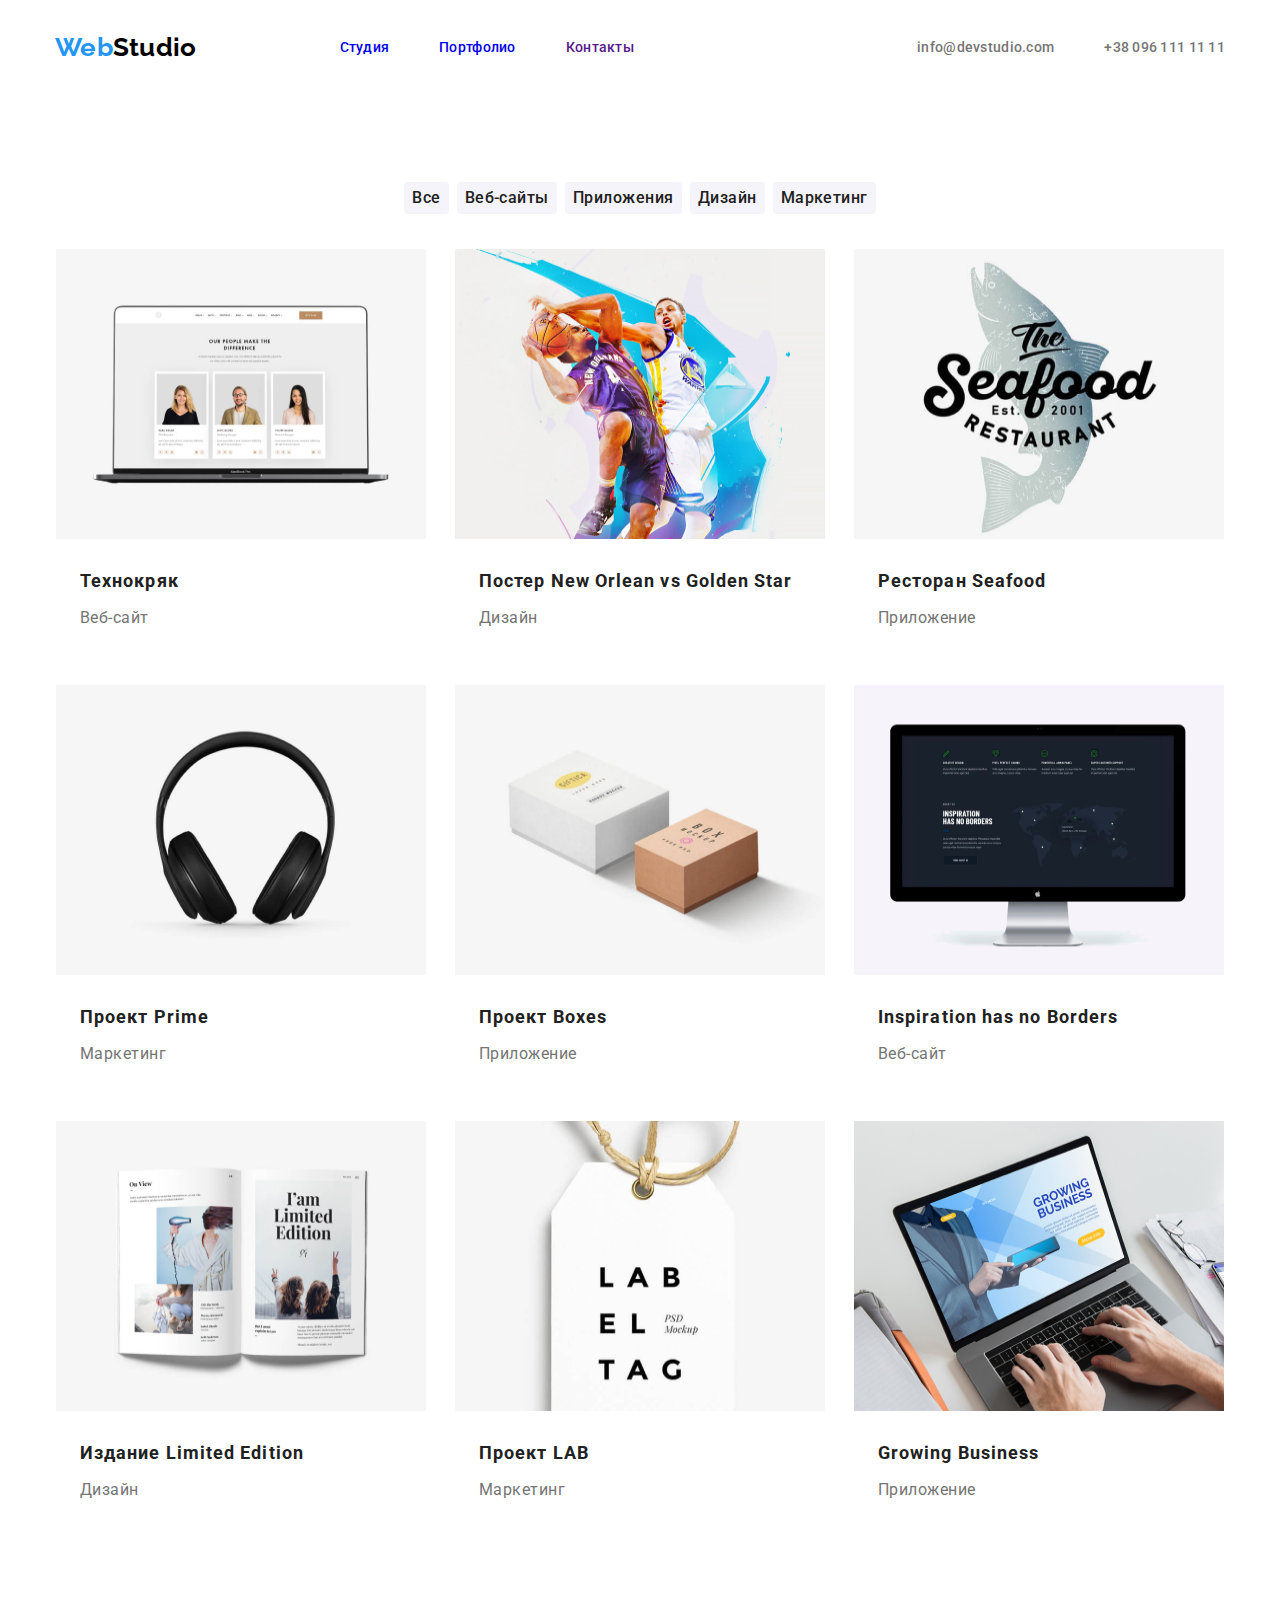
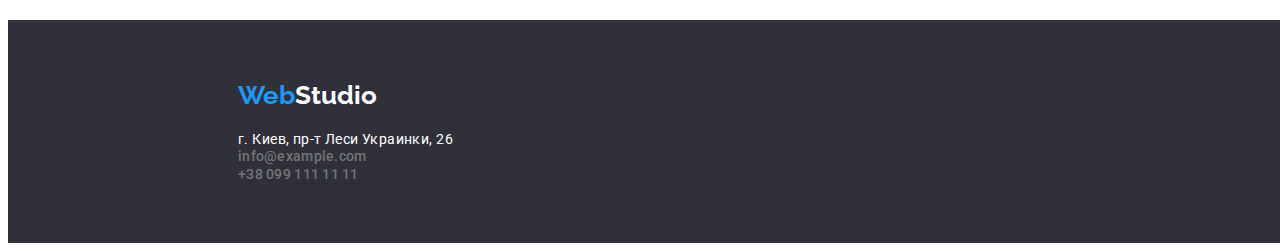
==== commit 79a761c4: "Поменял отступы в портфолио" ====
--- a/portfolio.html
+++ b/portfolio.html
@@ -34,56 +34,58 @@
         </div>                    
     </header>
     <main>
-        <section class="btn-list container">
-            <ul class="btn-list">
-                <div class="container-btn-list">
-                    <li class="btn-sheet"><button class="btn-item" type="button"><span class="btn-title">Все</span></button></li>
-                    <li class="btn-sheet"><button class="btn-item" type="button"><span class="btn-title">Веб-сайты</span></button></li>
-                    <li class="btn-sheet"><button class="btn-item" type="button"><span class="btn-title">Приложения</span></button></li>
-                    <li class="btn-sheet"><button class="btn-item" type="button"><span class="btn-title">Дизайн</span></button></li>
-                    <li class="btn-sheet"><button class="btn-item" type="button"><span class="btn-title">Маркетинг</span></button></li>
-                </div>
-            </ul>
-        </section>
-        <section class="examples">
-            <ul class="examples-list">
-                <div class="container-examples-list container">
-                    <div class="container-examples-list-line">
-                        <div class="card-item"><li class="examples-item"><img src="Images/portfolio/img.png" alt="Ноутбук с примером работы" width="370" height="290">
-                             <div class="card"><h2 class="examples-title">Технокряк</h2><p class="example-description">Веб-сайт</p></div>
-                        </div></li>
-                        <div class="card-item"><li class="examples-item"><img src="Images/portfolio/img-1.png" alt="Баскетбол" width="370" height="290">
-                             <div class="card"><h2 class="examples-title">Постер <span lang="en"> New Orlean vs Golden Star</span></h2><p class="example-description">Дизайн</p></div>
-                        </div></li>
-                        <div class="card-item"><li class="examples-item"><img src="Images/portfolio/img-2.png" alt="ЛОго ресторана" width="370" height="290">
-                             <div class="card"><h2 class="examples-title">Ресторан <span lang="en">Seafood</span></h2><p class="example-description">Приложение</p></div>
-                        </div></li>
+        
+            <section class="btn-list container">
+                <ul class="btn-list">
+                    <div class="container-btn-list">
+                        <li class="btn-sheet"><button class="btn-item" type="button"><span class="btn-title">Все</span></button></li>
+                        <li class="btn-sheet"><button class="btn-item" type="button"><span class="btn-title">Веб-сайты</span></button></li>
+                        <li class="btn-sheet"><button class="btn-item" type="button"><span class="btn-title">Приложения</span></button></li>
+                        <li class="btn-sheet"><button class="btn-item" type="button"><span class="btn-title">Дизайн</span></button></li>
+                        <li class="btn-sheet"><button class="btn-item" type="button"><span class="btn-title">Маркетинг</span></button></li>
                     </div>
-                    <div class="container-examples-list-line">
-                        <div class="card-item"><li class="examples-item"><img src="Images/portfolio/img-3.png" alt="Наушники" width="370" height="290">
-                             <div class="card"><h2 class="examples-title">Проект <span lang="en">Prime</span></h2><p class="example-description">Маркетинг</p></div>
-                        </div></li>
-                        <div class="card-item"><li class="examples-item"><img src="Images/portfolio/img-4.png" alt="Две коробки" width="370" height="290">
-                             <div class="card"><h2 class="examples-title">Проект <span lang="en">Boxes</span></h2><p class="example-description">Приложение</p></div>
-                        </div></li>
-                        <div class="card-item"><li class="examples-item"><img src="Images/portfolio/img-5.png" alt="Монитор" width="370" height="290">
-                             <div class="card"><h2 class="examples-title" lang="en">Inspiration has no Borders</h2><p class="example-description">Веб-сайт</p></div>
-                        </div></li>
+                </ul>
+            </section>
+            <section class="examples">
+                <ul class="examples-list">
+                    <div class="container-examples-list container">
+                        <div class="container-examples-list-line">
+                            <div class="card-item"><li class="examples-item"><img src="Images/portfolio/img.png" alt="Ноутбук с примером работы" width="370" height="290">
+                                <div class="card"><h2 class="examples-title">Технокряк</h2><p class="example-description">Веб-сайт</p></div>
+                            </div></li>
+                            <div class="card-item"><li class="examples-item"><img src="Images/portfolio/img-1.png" alt="Баскетбол" width="370" height="290">
+                                <div class="card"><h2 class="examples-title">Постер <span lang="en"> New Orlean vs Golden Star</span></h2><p class="example-description">Дизайн</p></div>
+                            </div></li>
+                            <div class="card-item"><li class="examples-item"><img src="Images/portfolio/img-2.png" alt="ЛОго ресторана" width="370" height="290">
+                                <div class="card"><h2 class="examples-title">Ресторан <span lang="en">Seafood</span></h2><p class="example-description">Приложение</p></div>
+                            </div></li>
+                        </div>
+                        <div class="container-examples-list-line">
+                            <div class="card-item"><li class="examples-item"><img src="Images/portfolio/img-3.png" alt="Наушники" width="370" height="290">
+                                <div class="card"><h2 class="examples-title">Проект <span lang="en">Prime</span></h2><p class="example-description">Маркетинг</p></div>
+                            </div></li>
+                            <div class="card-item"><li class="examples-item"><img src="Images/portfolio/img-4.png" alt="Две коробки" width="370" height="290">
+                                <div class="card"><h2 class="examples-title">Проект <span lang="en">Boxes</span></h2><p class="example-description">Приложение</p></div>
+                            </div></li>
+                            <div class="card-item"><li class="examples-item"><img src="Images/portfolio/img-5.png" alt="Монитор" width="370" height="290">
+                                <div class="card"><h2 class="examples-title" lang="en">Inspiration has no Borders</h2><p class="example-description">Веб-сайт</p></div>
+                            </div></li>
+                        </div>
+                        <div class="container-examples-list-line padding">
+                            <div class="card-item"><li class="examples-item"><img src="Images/portfolio/img-6.png" alt="Книга" width="370" height="290">
+                                <div class="card"><h2 class="examples-title">Издание <span lang="en">Limited Edition</span></h2><p class="example-description">Дизайн</p></div>
+                            </div></li>
+                            <div class="card-item"><li class="examples-item"><img src="Images/portfolio/img-7.png" alt="Этикетка" width="370" height="290">
+                                <div class="card"><h2 class="examples-title">Проект <span lang="en">LAB</span></h2><p class="example-description">Маркетинг</p></div>
+                            </div></li>
+                            <div class="card-item"><li class="examples-item"><img src="Images/portfolio/img-8.png" alt="Ноутбук" width="370" height="290">
+                                <div class="card"><h2 class="examples-title" lang="en">Growing Business</h2><p class="example-description">Приложение</p></div>
+                            </div></li>
+                        </div>
                     </div>
-                    <div class="container-examples-list-line">
-                        <div class="card-item"><li class="examples-item"><img src="Images/portfolio/img-6.png" alt="Книга" width="370" height="290">
-                             <div class="card"><h2 class="examples-title">Издание <span lang="en">Limited Edition</span></h2><p class="example-description">Дизайн</p></div>
-                        </div></li>
-                        <div class="card-item"><li class="examples-item"><img src="Images/portfolio/img-7.png" alt="Этикетка" width="370" height="290">
-                             <div class="card"><h2 class="examples-title">Проект <span lang="en">LAB</span></h2><p class="example-description">Маркетинг</p></div>
-                        </div></li>
-                        <div class="card-item"><li class="examples-item"><img src="Images/portfolio/img-8.png" alt="Ноутбук" width="370" height="290">
-                             <div class="card"><h2 class="examples-title" lang="en">Growing Business</h2><p class="example-description">Приложение</p></div>
-                        </div></li>
-                    </div>
-                </div>
-            </ul>
-        </section>
+                </ul>
+            </section>
+        
     </main>
     <footer class="footer">
         <div class="container">
--- a/style.css
+++ b/style.css
@@ -46,6 +46,7 @@
 
 .header .logo{
     margin-right: 93px;
+    
 }
 .nav-list:not(:first-child){
   margin-left: 50px;  
@@ -57,7 +58,7 @@
 }
 
 .container{
-    width: 1200px;
+    width: 1170px;
     padding: 0 15px;
     margin: 0 auto;
    
@@ -112,7 +113,14 @@
     text-decoration: none;
     color: var(--items-color);
     font-style: normal;
-}
+    font-family: var(--roboto-font);
+    font-style: normal;
+    font-weight: 500;
+    font-size: 14px;
+    line-height: 1.143;
+    letter-spacing: 0.02em;
+}
+
 .mail:hover, .mail:focus, .tel:hover, .tel:focus{
     color:var(--accent-color);
 }
@@ -304,8 +312,10 @@
 
 .footer{
     background-color: #2F303A;
-    padding-top: 75px;
+    padding-top: 60px;
     padding-bottom: 60px;
+    padding-left: 215px;
+    padding-right: 1154px;
 }
 .logo-foot{
     color: #ffffff;    
@@ -338,7 +348,7 @@
 display: flex;
 justify-content: center;
 padding-bottom: 34px;
-padding-top: 100px;
+padding-top: 94px;
 
 
 }
@@ -417,6 +427,9 @@
 letter-spacing: 0.03em;
 color: var(--items-color);
 }
+.padding{
+    padding-bottom: 94px;
+}
 
 .btn-item:hover, .btn-item:focus{
     background-color: var(--accent-color); 
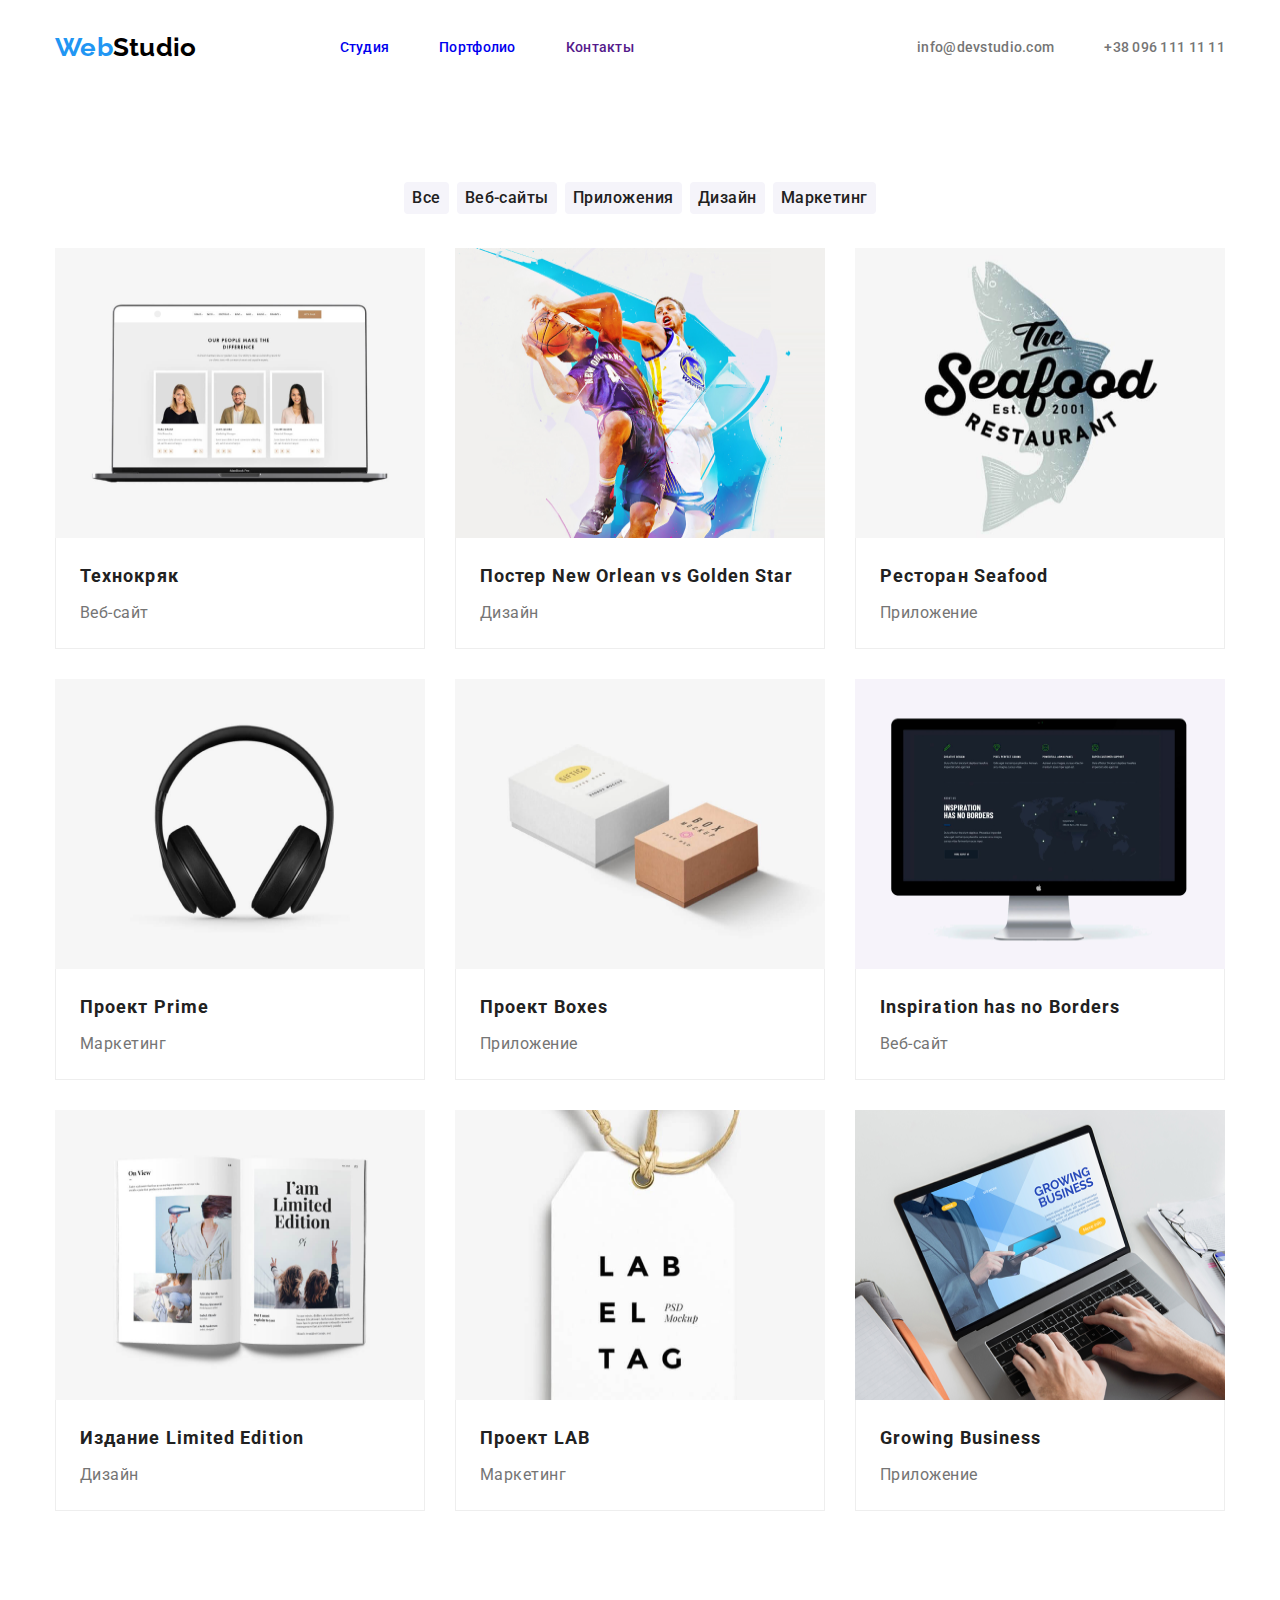
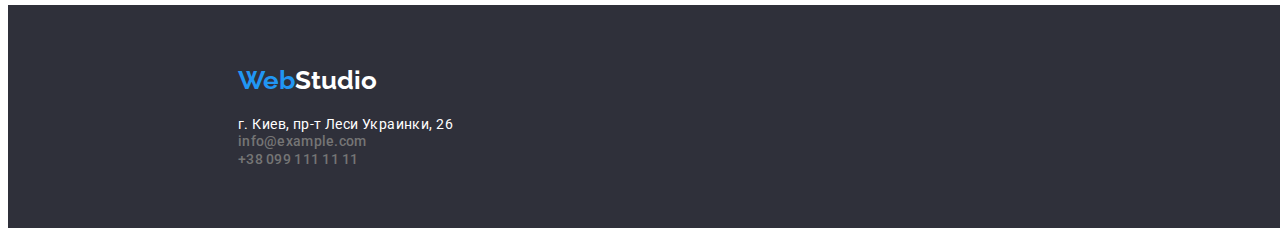
==== commit 92d1878b: "Фиксит портфолио" ====
--- a/portfolio.html
+++ b/portfolio.html
@@ -50,35 +50,35 @@
                 <ul class="examples-list">
                     <div class="container-examples-list container">
                         <div class="container-examples-list-line">
-                            <div class="card-item"><li class="examples-item"><img src="Images/portfolio/img.png" alt="Ноутбук с примером работы" width="370" height="290">
+                            <div class="card-item"><li class="examples-item"><img class="examples-item-picture" src="Images/portfolio/img.png" alt="Ноутбук с примером работы" width="370" height="290">
                                 <div class="card"><h2 class="examples-title">Технокряк</h2><p class="example-description">Веб-сайт</p></div>
                             </div></li>
-                            <div class="card-item"><li class="examples-item"><img src="Images/portfolio/img-1.png" alt="Баскетбол" width="370" height="290">
+                            <div class="card-item"><li class="examples-item"><img class="examples-item-picture" src="Images/portfolio/img-1.png" alt="Баскетбол" width="370" height="290">
                                 <div class="card"><h2 class="examples-title">Постер <span lang="en"> New Orlean vs Golden Star</span></h2><p class="example-description">Дизайн</p></div>
                             </div></li>
-                            <div class="card-item"><li class="examples-item"><img src="Images/portfolio/img-2.png" alt="ЛОго ресторана" width="370" height="290">
+                            <div class="card-item"><li class="examples-item"><img class="examples-item-picture" src="Images/portfolio/img-2.png" alt="ЛОго ресторана" width="370" height="290">
                                 <div class="card"><h2 class="examples-title">Ресторан <span lang="en">Seafood</span></h2><p class="example-description">Приложение</p></div>
                             </div></li>
                         </div>
                         <div class="container-examples-list-line">
-                            <div class="card-item"><li class="examples-item"><img src="Images/portfolio/img-3.png" alt="Наушники" width="370" height="290">
+                            <div class="card-item"><li class="examples-item"><img class="examples-item-picture" src="Images/portfolio/img-3.png" alt="Наушники" width="370" height="290">
                                 <div class="card"><h2 class="examples-title">Проект <span lang="en">Prime</span></h2><p class="example-description">Маркетинг</p></div>
                             </div></li>
-                            <div class="card-item"><li class="examples-item"><img src="Images/portfolio/img-4.png" alt="Две коробки" width="370" height="290">
+                            <div class="card-item"><li class="examples-item"><img class="examples-item-picture" src="Images/portfolio/img-4.png" alt="Две коробки" width="370" height="290">
                                 <div class="card"><h2 class="examples-title">Проект <span lang="en">Boxes</span></h2><p class="example-description">Приложение</p></div>
                             </div></li>
-                            <div class="card-item"><li class="examples-item"><img src="Images/portfolio/img-5.png" alt="Монитор" width="370" height="290">
+                            <div class="card-item"><li class="examples-item"><img class="examples-item-picture" src="Images/portfolio/img-5.png" alt="Монитор" width="370" height="290">
                                 <div class="card"><h2 class="examples-title" lang="en">Inspiration has no Borders</h2><p class="example-description">Веб-сайт</p></div>
                             </div></li>
                         </div>
                         <div class="container-examples-list-line padding">
-                            <div class="card-item"><li class="examples-item"><img src="Images/portfolio/img-6.png" alt="Книга" width="370" height="290">
+                            <div class="card-item"><li class="examples-item"><img class="examples-item-picture" src="Images/portfolio/img-6.png" alt="Книга" width="370" height="290">
                                 <div class="card"><h2 class="examples-title">Издание <span lang="en">Limited Edition</span></h2><p class="example-description">Дизайн</p></div>
                             </div></li>
-                            <div class="card-item"><li class="examples-item"><img src="Images/portfolio/img-7.png" alt="Этикетка" width="370" height="290">
+                            <div class="card-item"><li class="examples-item"><img class="examples-item-picture" src="Images/portfolio/img-7.png" alt="Этикетка" width="370" height="290">
                                 <div class="card"><h2 class="examples-title">Проект <span lang="en">LAB</span></h2><p class="example-description">Маркетинг</p></div>
                             </div></li>
-                            <div class="card-item"><li class="examples-item"><img src="Images/portfolio/img-8.png" alt="Ноутбук" width="370" height="290">
+                            <div class="card-item"><li class="examples-item"><img class="examples-item-picture" src="Images/portfolio/img-8.png" alt="Ноутбук" width="370" height="290">
                                 <div class="card"><h2 class="examples-title" lang="en">Growing Business</h2><p class="example-description">Приложение</p></div>
                             </div></li>
                         </div>
--- a/style.css
+++ b/style.css
@@ -362,6 +362,10 @@
     padding-bottom: 20px;
     padding-left: 24px;
     padding-right: 24px;
+    border-bottom: 1px solid #eeeeee;
+    border-left: 1px solid #eeeeee;
+    border-right: 1px solid #eeeeee;
+    
 }
 .btn-item{
      background-color: #F5F4FA;
@@ -401,15 +405,15 @@
 .btn-sheet:not(:last-child){
     margin-right: 8px;
 }
-.card-item{
-    border-width: 1px;
-    border-style: solid;
-    border-color:transparent;
+
+.examples-item-picture{
+    display: block;
 }
 
 
 .examples-title{
-    font-family: var(--roboto-font);
+    
+font-family: var(--roboto-font);
 font-style: normal;
 font-weight: bold;
 font-size: 18px;
@@ -419,6 +423,7 @@
 padding-bottom: 4px;
 }
 .example-description{
+  
 font-family: var(--roboto-font);
 font-style: normal;
 font-weight: normal;
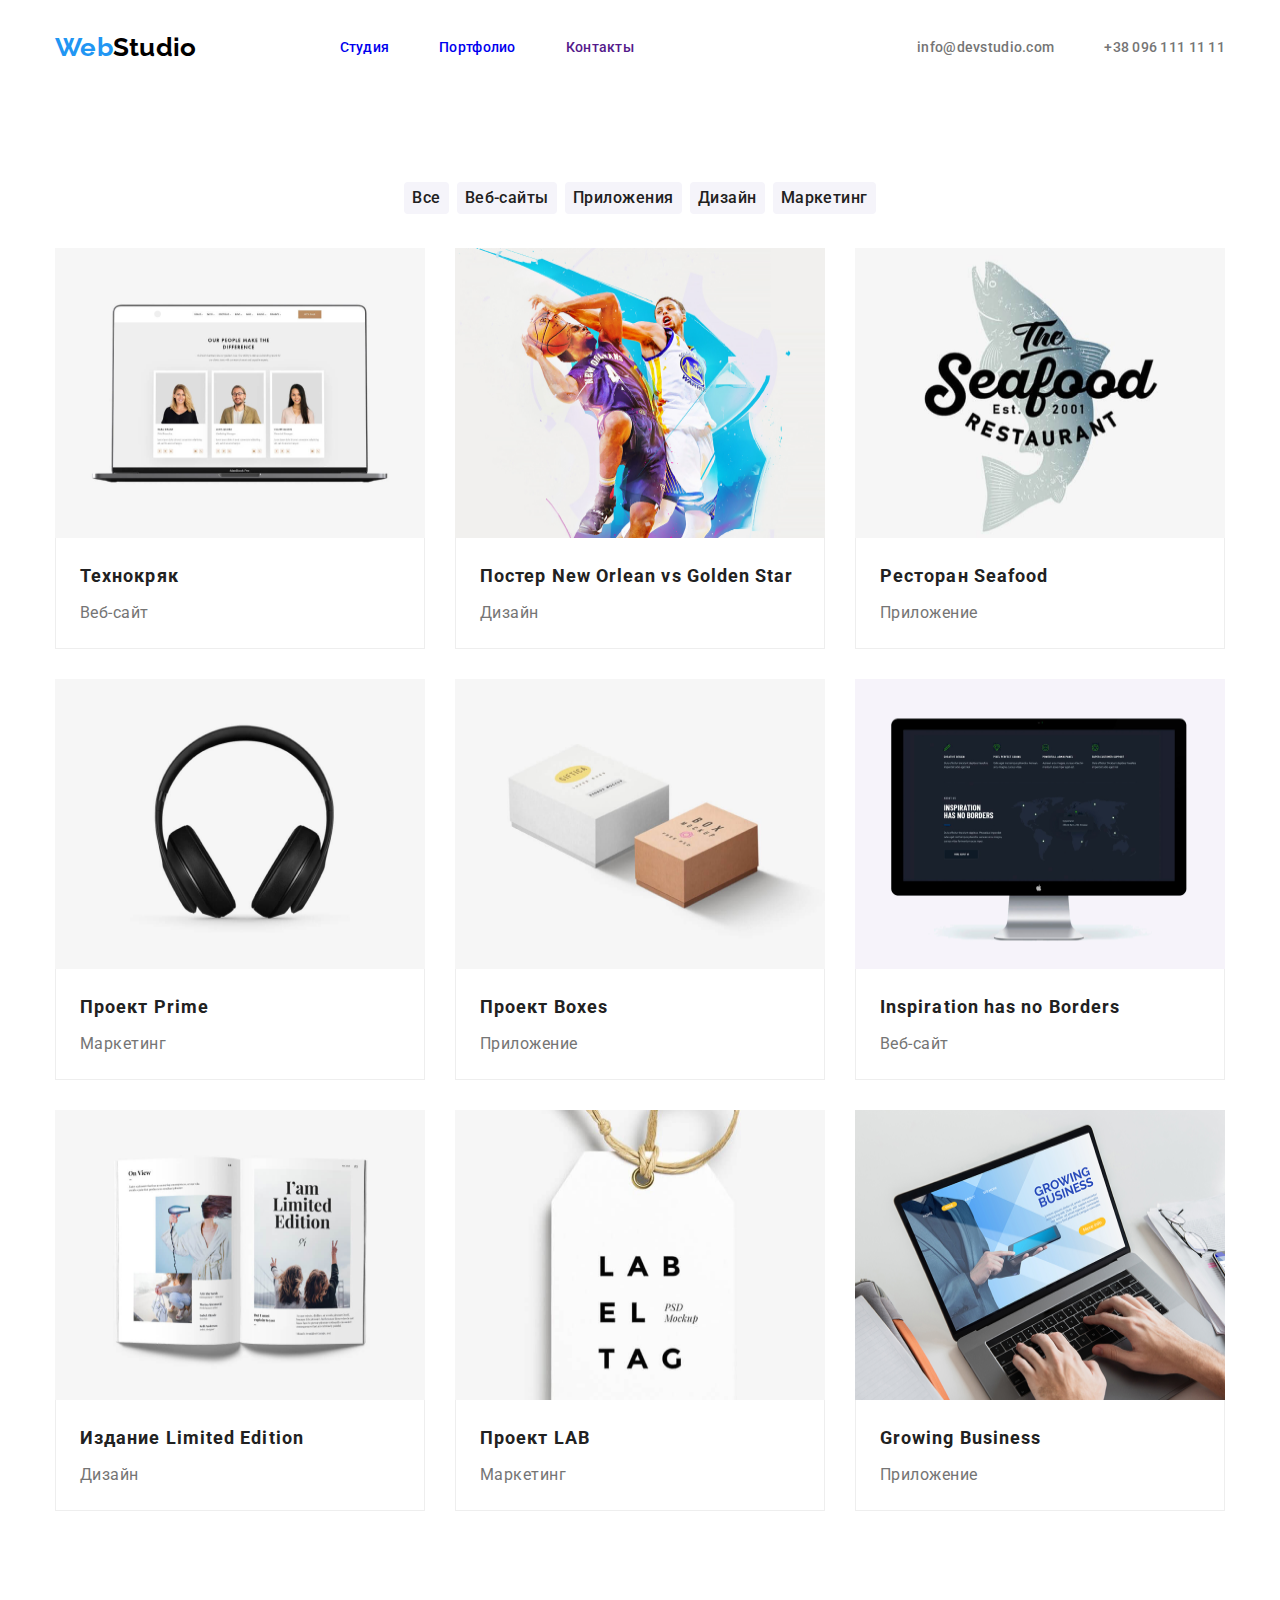
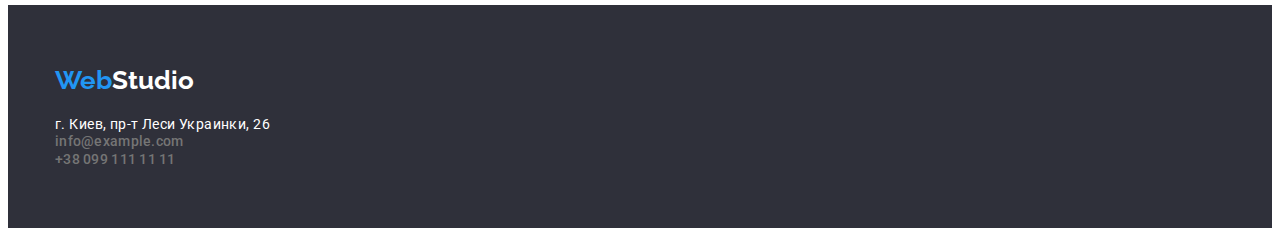
==== commit 34a2b93d: "Делает крайние изменения" ====
--- a/portfolio.html
+++ b/portfolio.html
@@ -38,11 +38,11 @@
             <section class="btn-list container">
                 <ul class="btn-list">
                     <div class="container-btn-list">
-                        <li class="btn-sheet"><button class="btn-item" type="button"><span class="btn-title">Все</span></button></li>
-                        <li class="btn-sheet"><button class="btn-item" type="button"><span class="btn-title">Веб-сайты</span></button></li>
-                        <li class="btn-sheet"><button class="btn-item" type="button"><span class="btn-title">Приложения</span></button></li>
-                        <li class="btn-sheet"><button class="btn-item" type="button"><span class="btn-title">Дизайн</span></button></li>
-                        <li class="btn-sheet"><button class="btn-item" type="button"><span class="btn-title">Маркетинг</span></button></li>
+                        <li class="btn-sheet"><button class="btn-item" type="button">Все</button></li>
+                        <li class="btn-sheet"><button class="btn-item" type="button">Веб-сайты</button></li>
+                        <li class="btn-sheet"><button class="btn-item" type="button">Приложения</button></li>
+                        <li class="btn-sheet"><button class="btn-item" type="button">Дизайн</button></li>
+                        <li class="btn-sheet"><button class="btn-item" type="button">Маркетинг</button></li>
                     </div>
                 </ul>
             </section>
--- a/style.css
+++ b/style.css
@@ -286,6 +286,11 @@
 color: var(--items-color);
 margin-bottom: 10px;
 }
+.card-item-studio{
+    
+    border-radius: 0 0 4px 4px;
+    box-shadow: 0px 1px 3px rgba(0, 0, 0, 0.12), 0px 1px 1px rgba(0, 0, 0, 0.14), 0px 2px 1px rgba(0, 0, 0, 0.2);
+}
 
 .container-our_team{
 
@@ -314,8 +319,7 @@
     background-color: #2F303A;
     padding-top: 60px;
     padding-bottom: 60px;
-    padding-left: 215px;
-    padding-right: 1154px;
+   
 }
 .logo-foot{
     color: #ffffff;    
@@ -372,13 +376,10 @@
      border-radius: 4px;
      border-color: transparent;
     
-}
-.btn-title{
-    
-width: 84px;
+/*width: 84px;
 height: 26px;
 left: 598px;
-top: 180px;
+top: 180px;*/
 
 font-family: var(--roboto-font);
 font-style: normal;
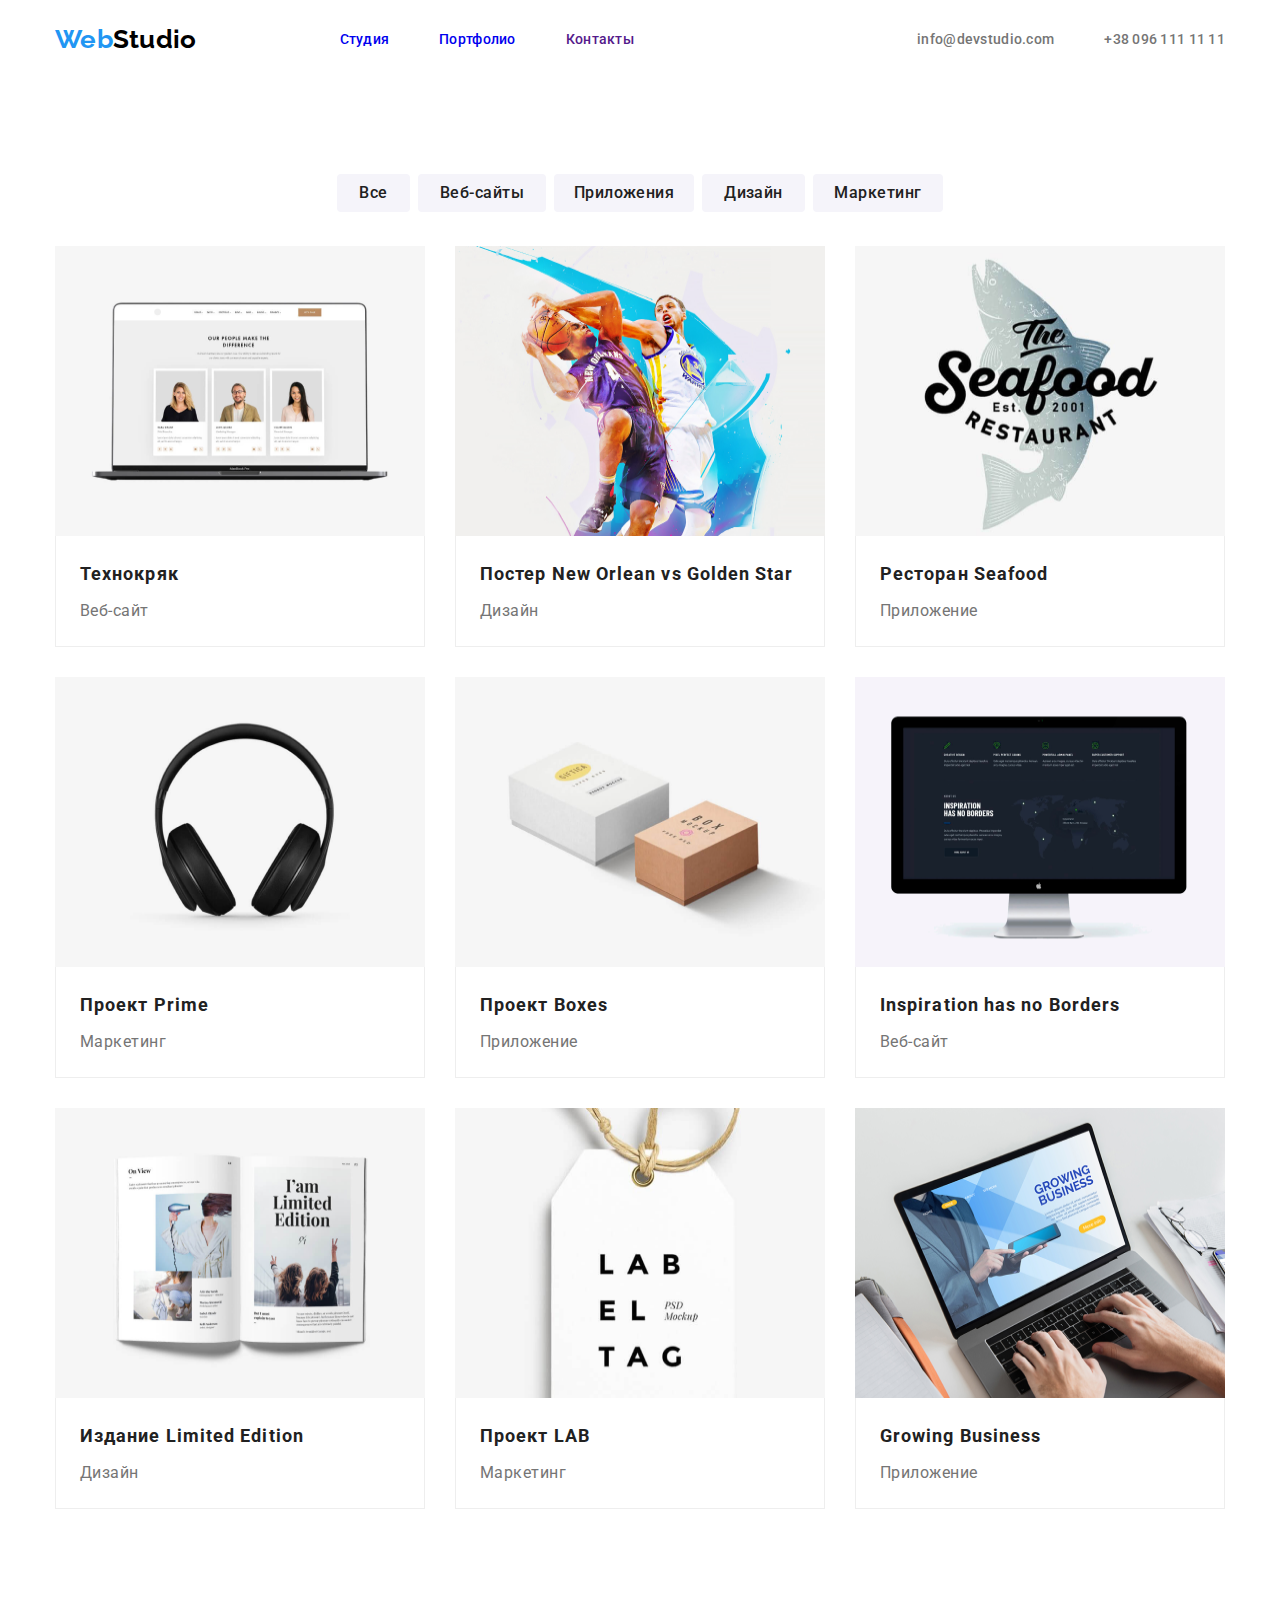
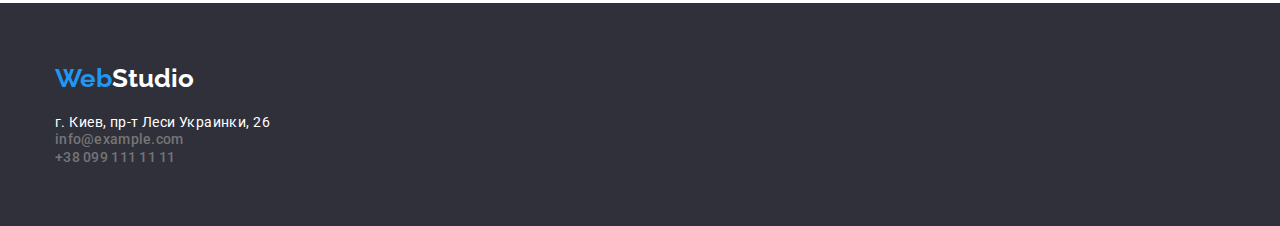
==== commit a02c2363: "Исправляет ДЗ" ====
--- a/portfolio.html
+++ b/portfolio.html
@@ -7,7 +7,7 @@
     <link <link href="https://fonts.googleapis.com/css2?family=Raleway:wght@700&family=Roboto:wght@400;500;700;900&display=swap" rel="stylesheet">
     <link rel="stylesheet" href="./style.css">
 </head>
-<body>
+<body class="portfolio-body">
     <header class="header">
         <div class="container">
                 <nav class="nav">
@@ -38,11 +38,11 @@
             <section class="btn-list container">
                 <ul class="btn-list">
                     <div class="container-btn-list">
-                        <li class="btn-sheet"><button class="btn-item" type="button">Все</button></li>
-                        <li class="btn-sheet"><button class="btn-item" type="button">Веб-сайты</button></li>
-                        <li class="btn-sheet"><button class="btn-item" type="button">Приложения</button></li>
-                        <li class="btn-sheet"><button class="btn-item" type="button">Дизайн</button></li>
-                        <li class="btn-sheet"><button class="btn-item" type="button">Маркетинг</button></li>
+                        <li class="btn-sheet"><button class="btn-item btn-first" type="button">Все</button></li>
+                        <li class="btn-sheet"><button class="btn-item btn-second" type="button">Веб-сайты</button></li>
+                        <li class="btn-sheet"><button class="btn-item btn-third" type="button">Приложения</button></li>
+                        <li class="btn-sheet"><button class="btn-item btn-fourth" type="button">Дизайн</button></li>
+                        <li class="btn-sheet"><button class="btn-item btn-fifth" type="button">Маркетинг</button></li>
                     </div>
                 </ul>
             </section>
--- a/style.css
+++ b/style.css
@@ -348,6 +348,9 @@
 
 /*------------------PORTFOLIO------------------*/
 
+.portfolio-body{
+    margin: 0;
+}
 .container-btn-list{
 display: flex;
 justify-content: center;
@@ -372,6 +375,8 @@
     
 }
 .btn-item{
+    display: block;
+    height: 38px;
      background-color: #F5F4FA;
      border-radius: 4px;
      border-color: transparent;
@@ -392,6 +397,21 @@
 letter-spacing: 0.03em;
 
 color:var(--titles-color);
+}
+.btn-first{
+    width: 73px;  
+}
+.btn-second{
+    width: 128px;
+}
+.btn-third{
+    width: 140px;
+}
+.btn-fourth{
+    width: 103px;
+}
+.btn-fifth{
+    width: 130px;
 }
 .btn-list{
 font-family: var(--roboto-font);
